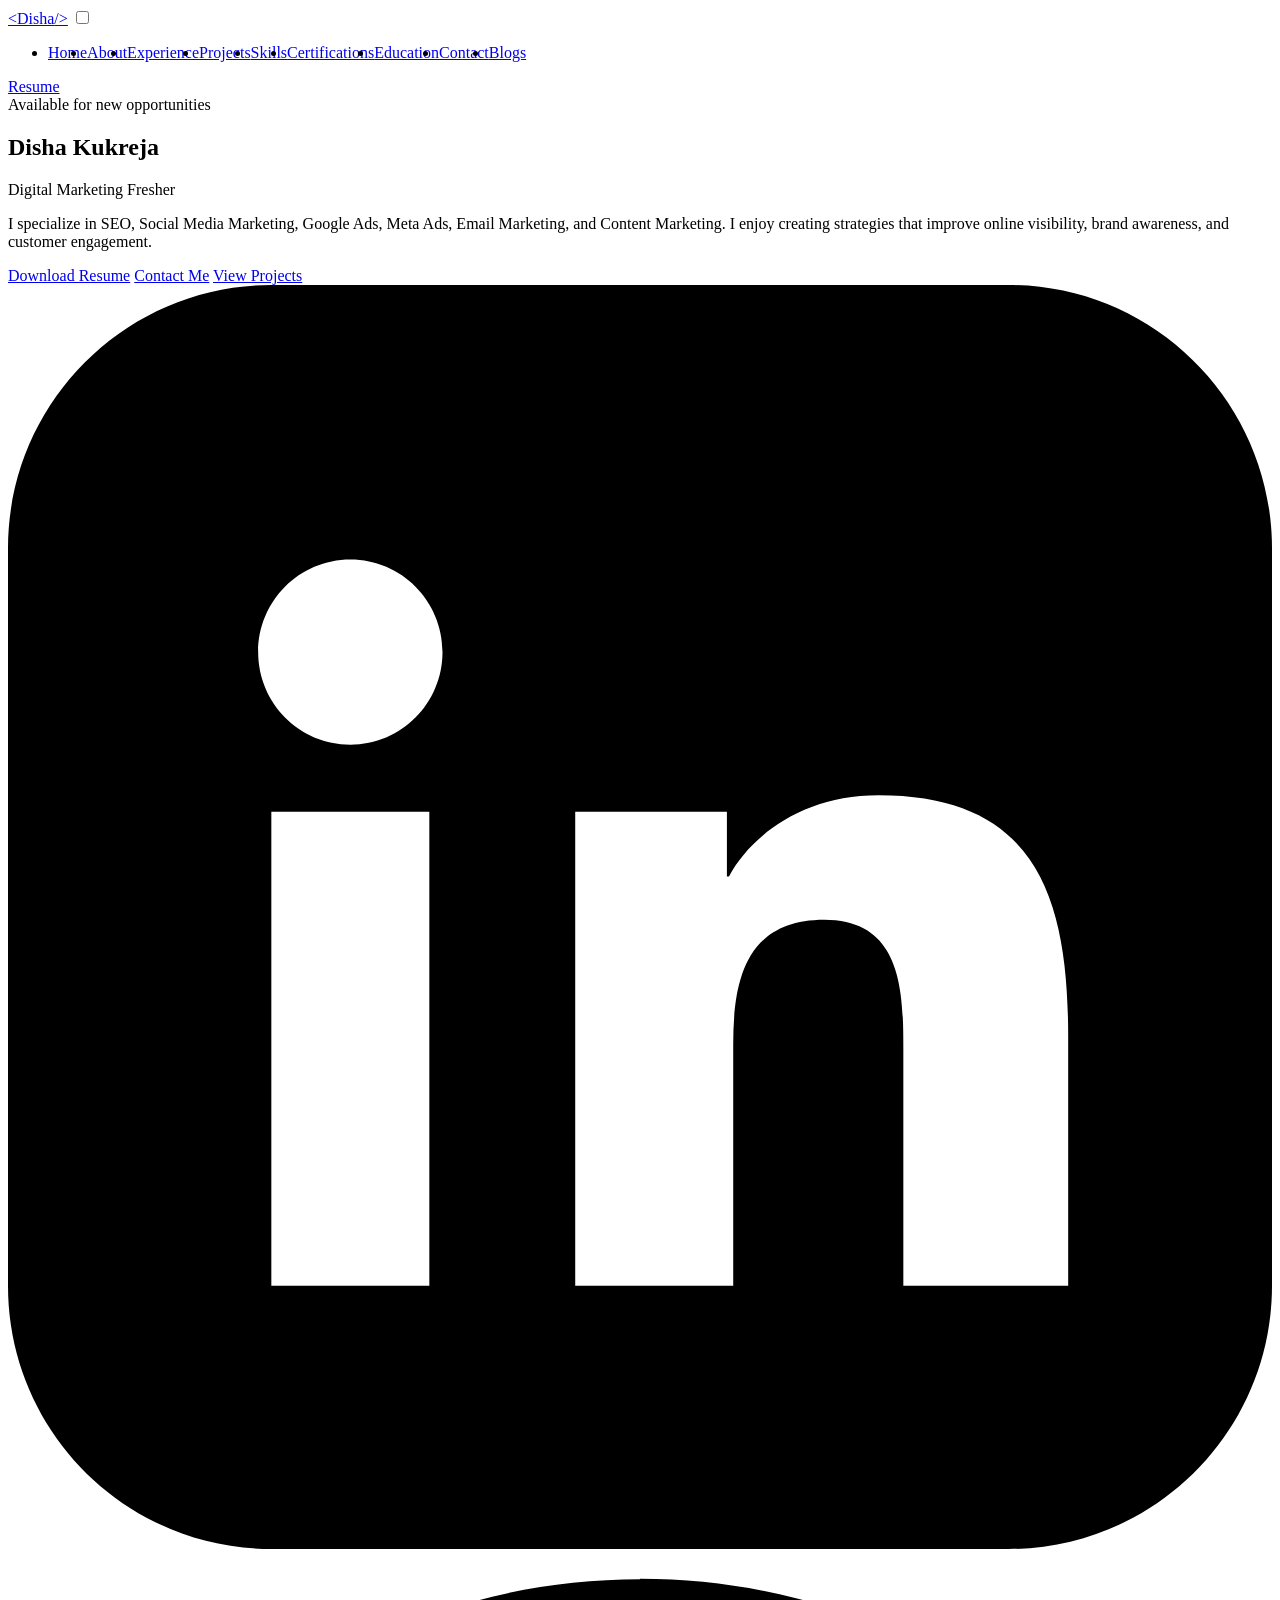
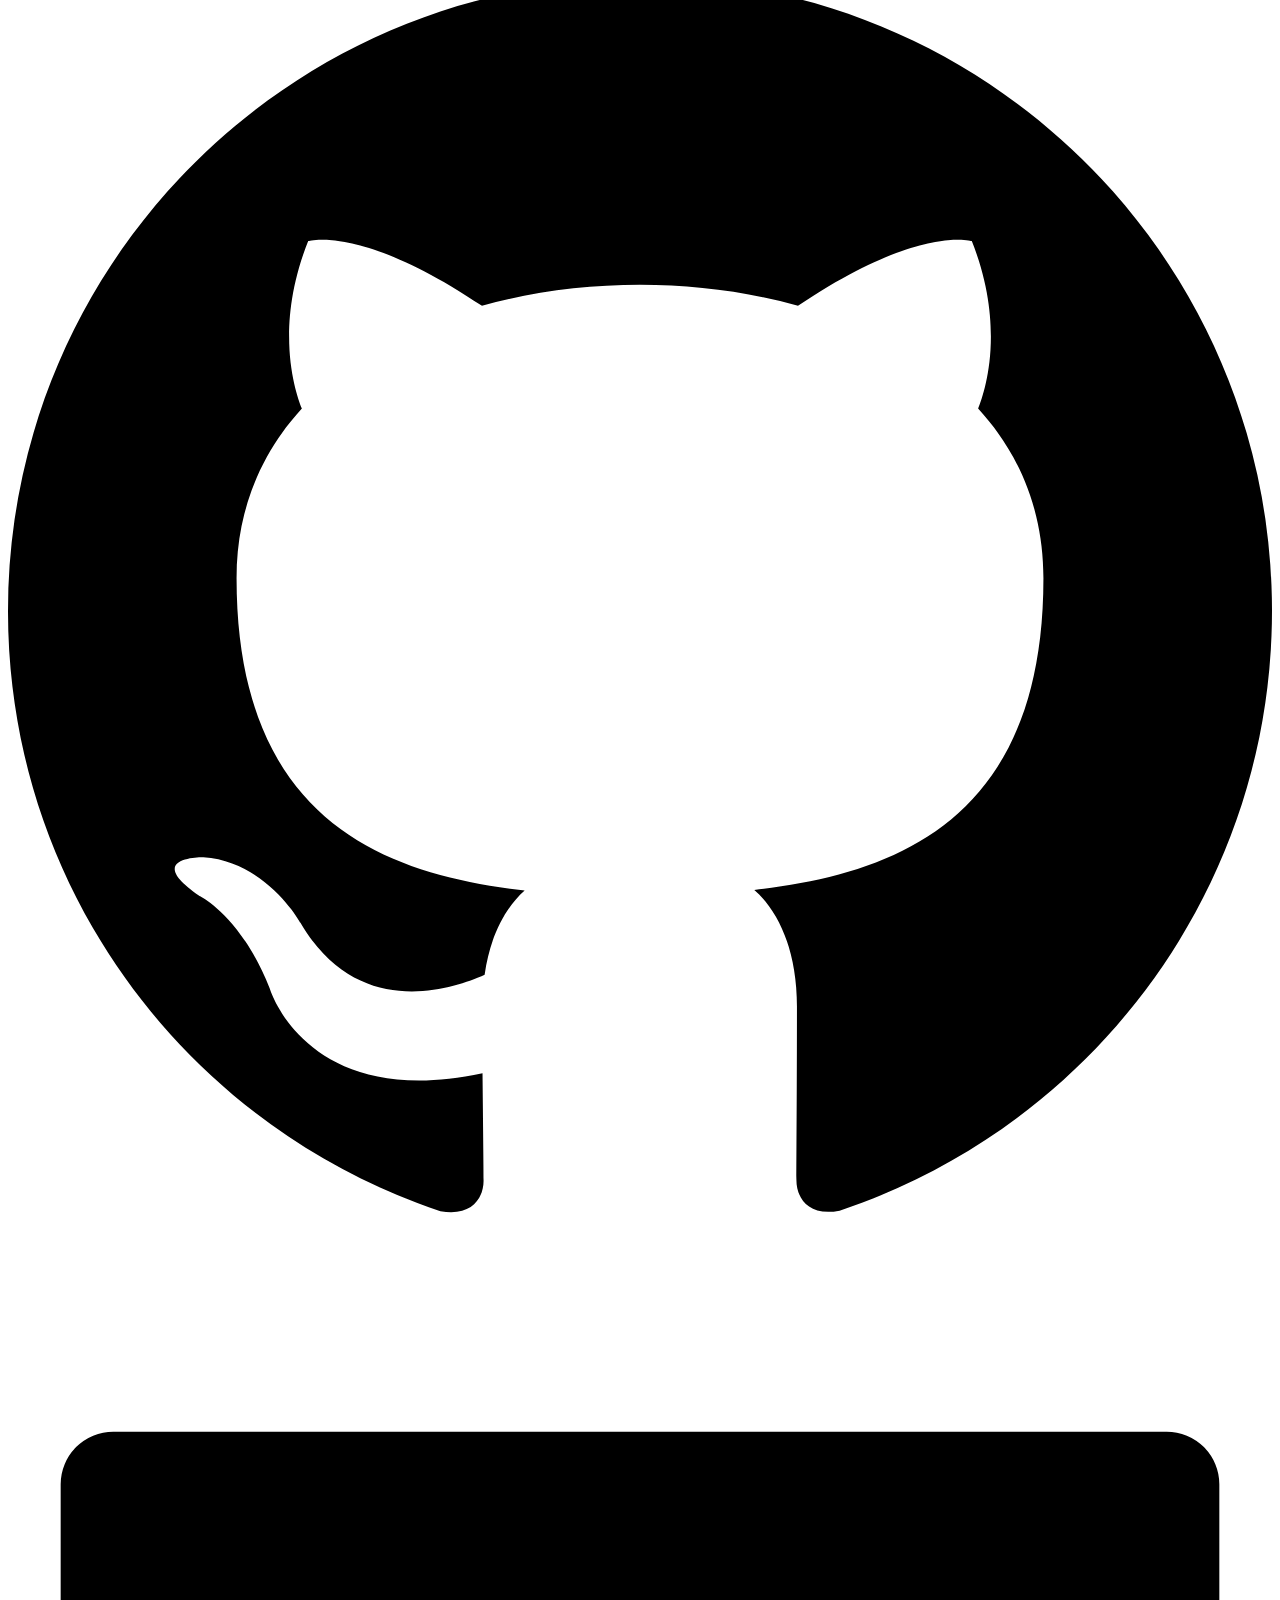
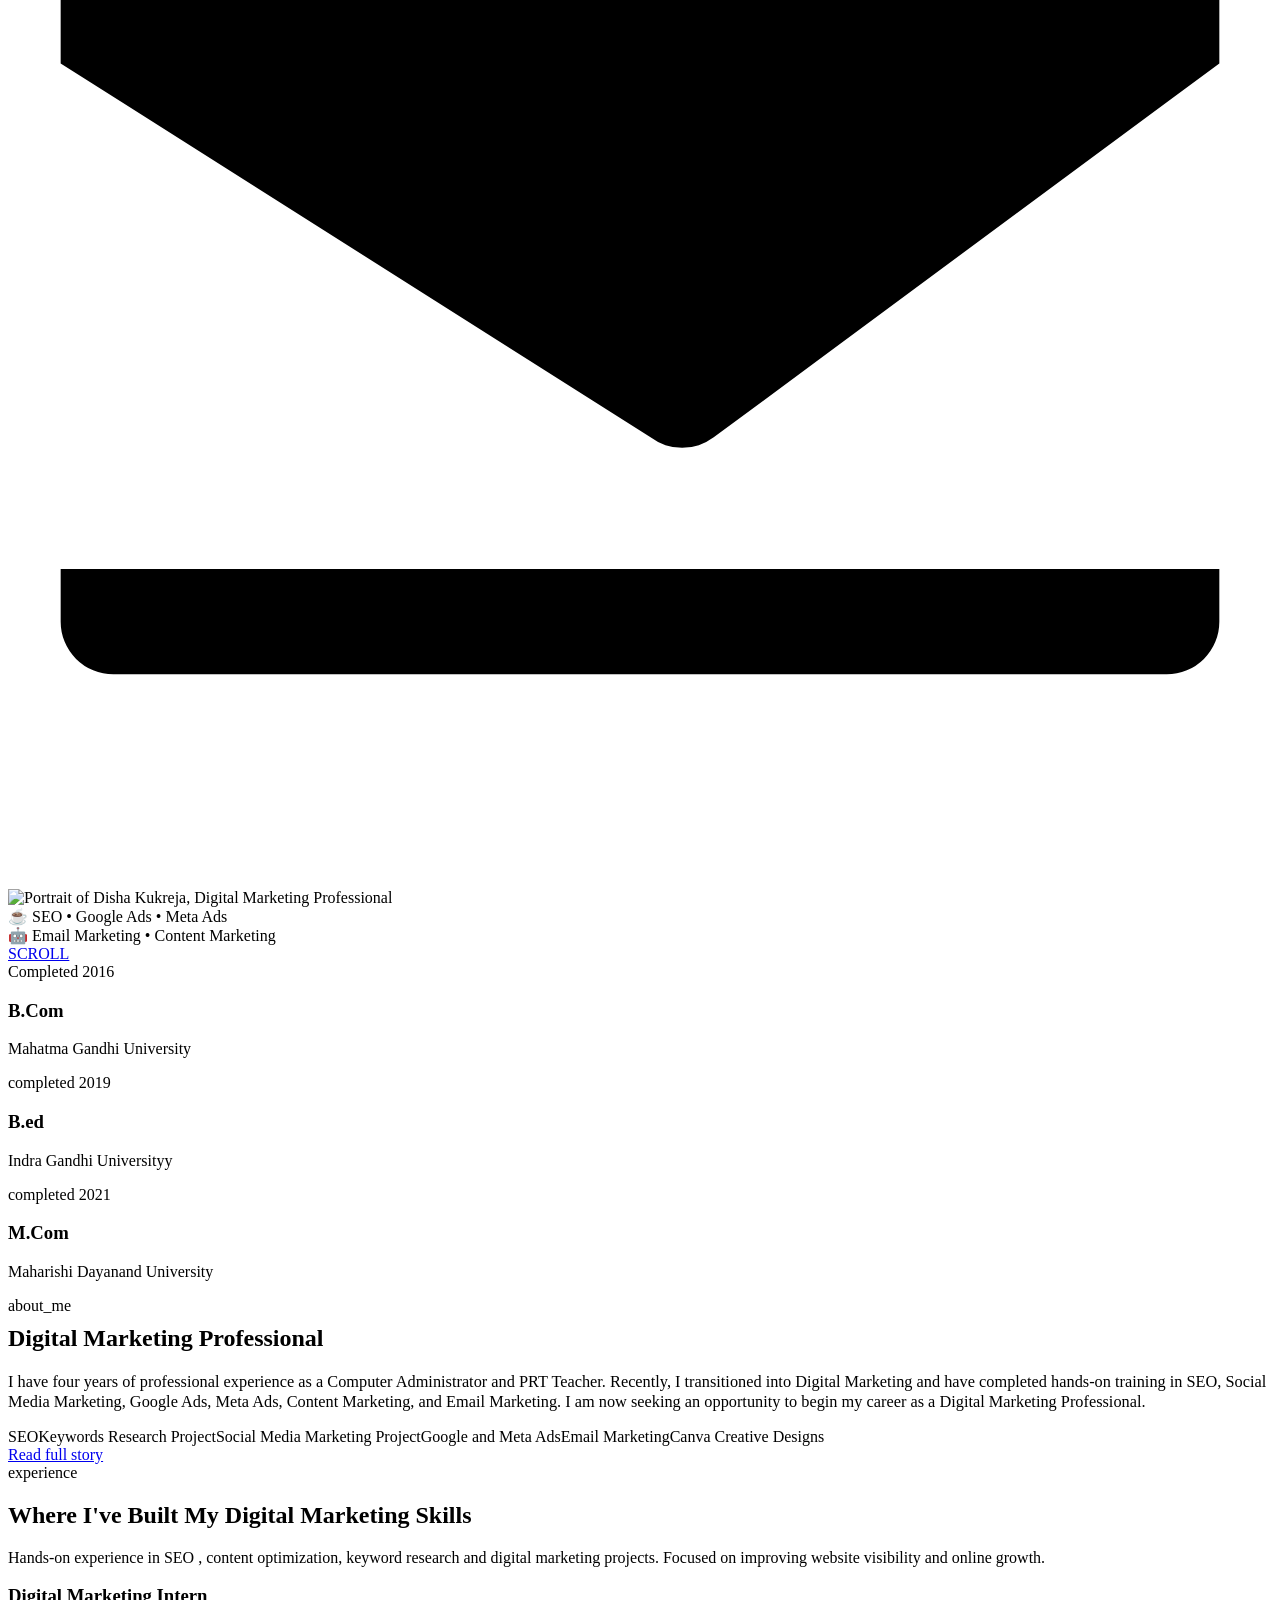
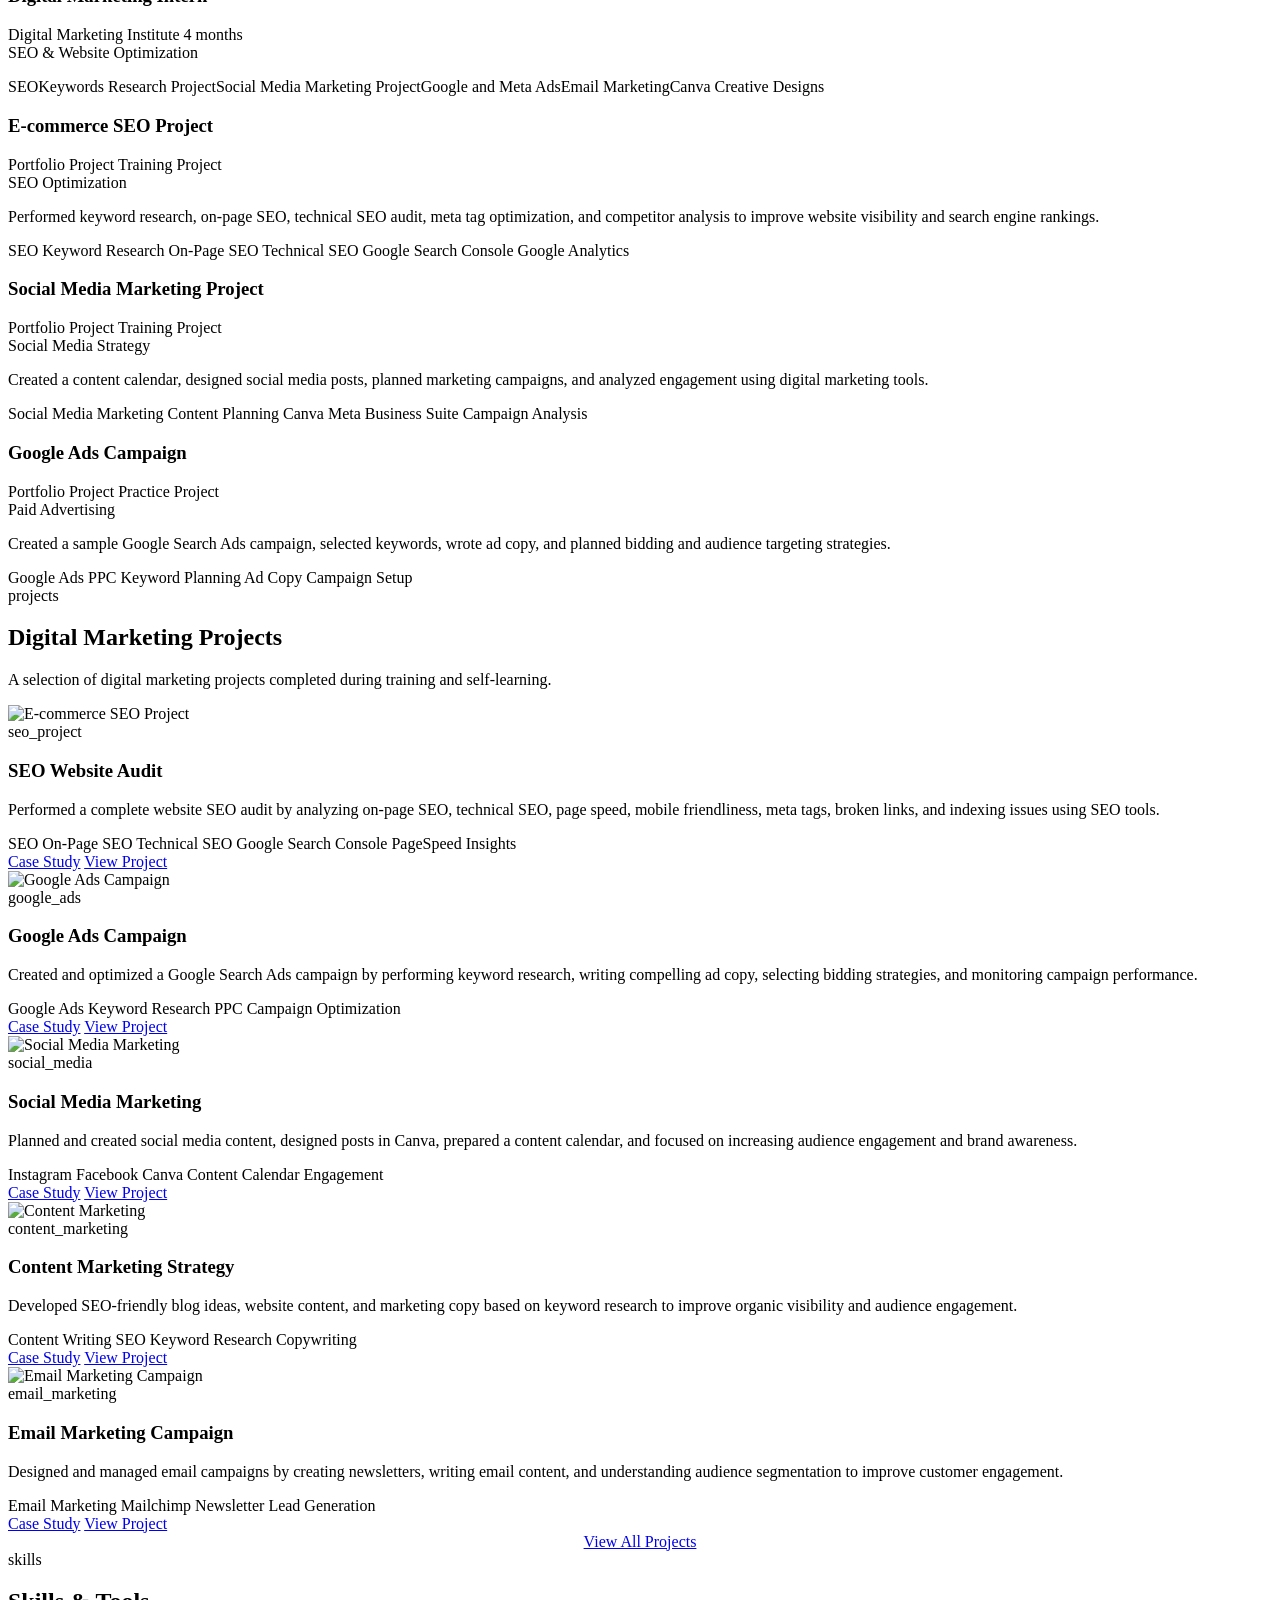
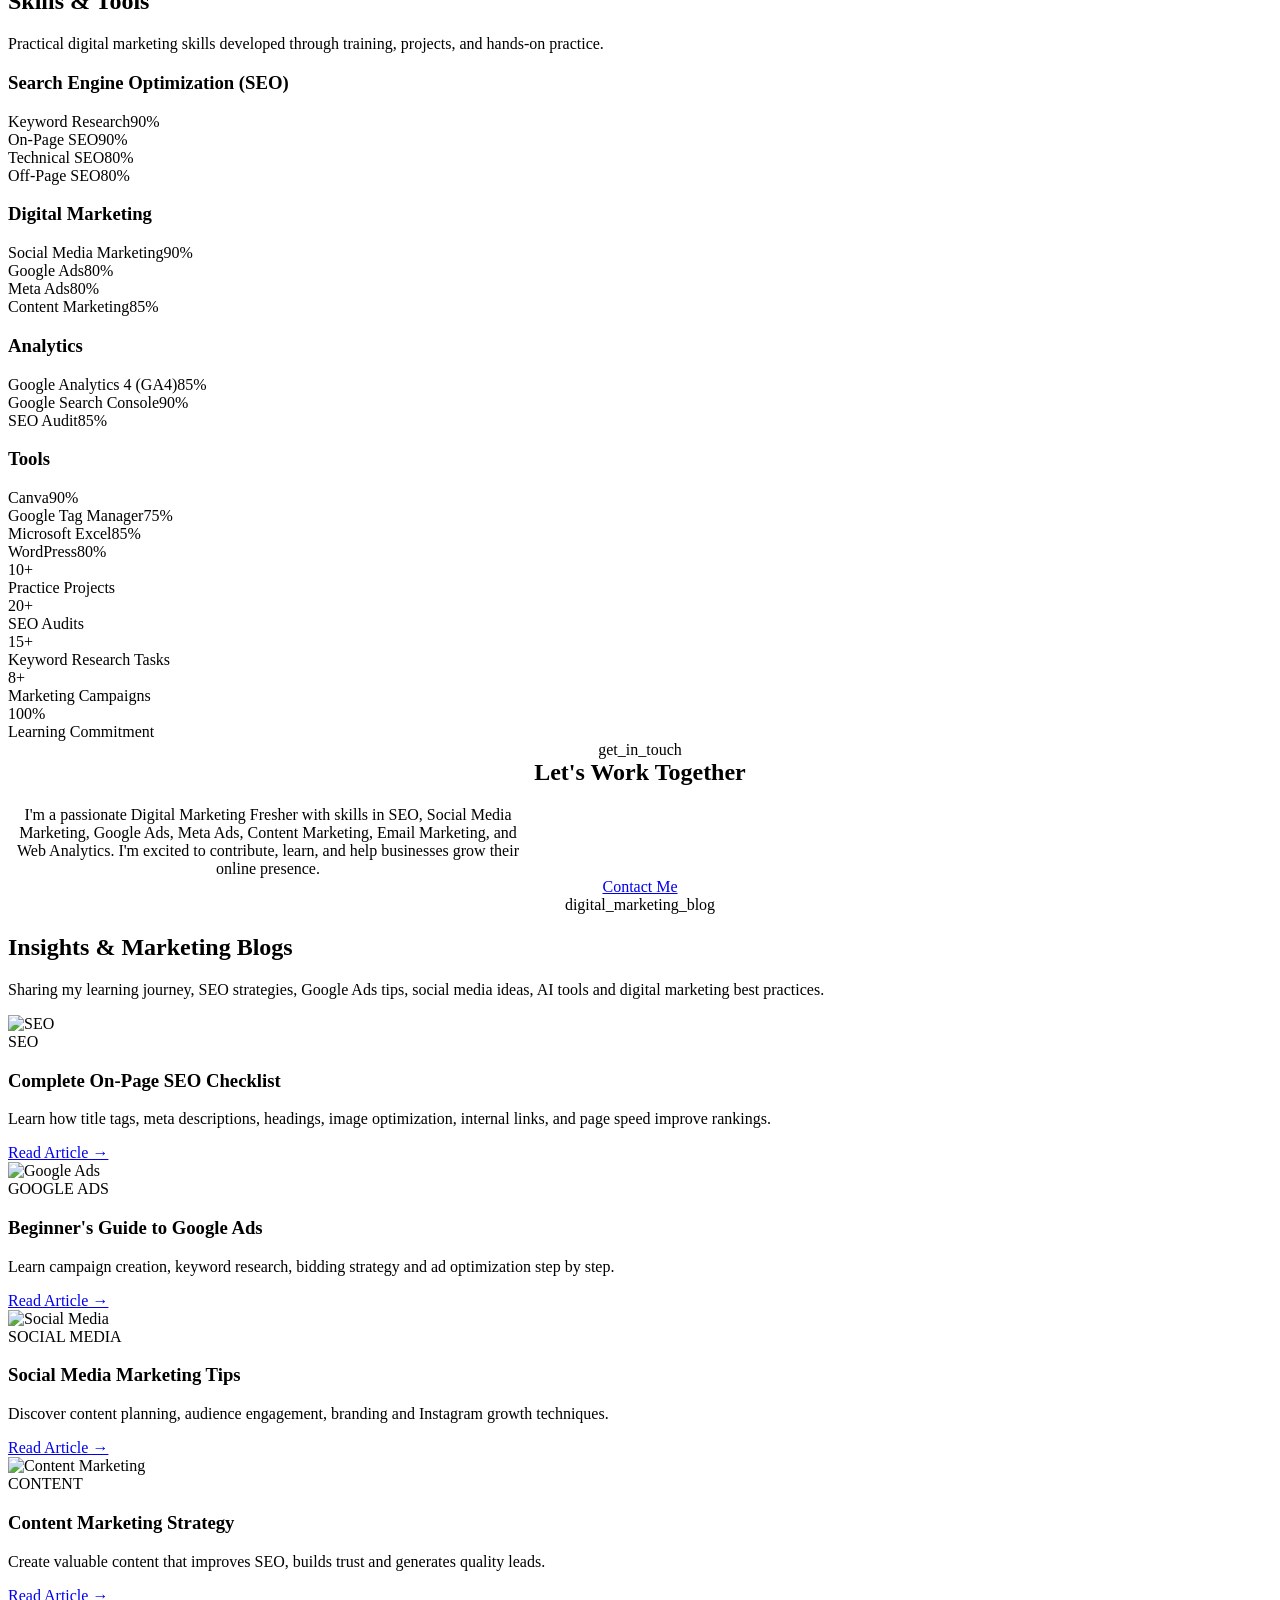
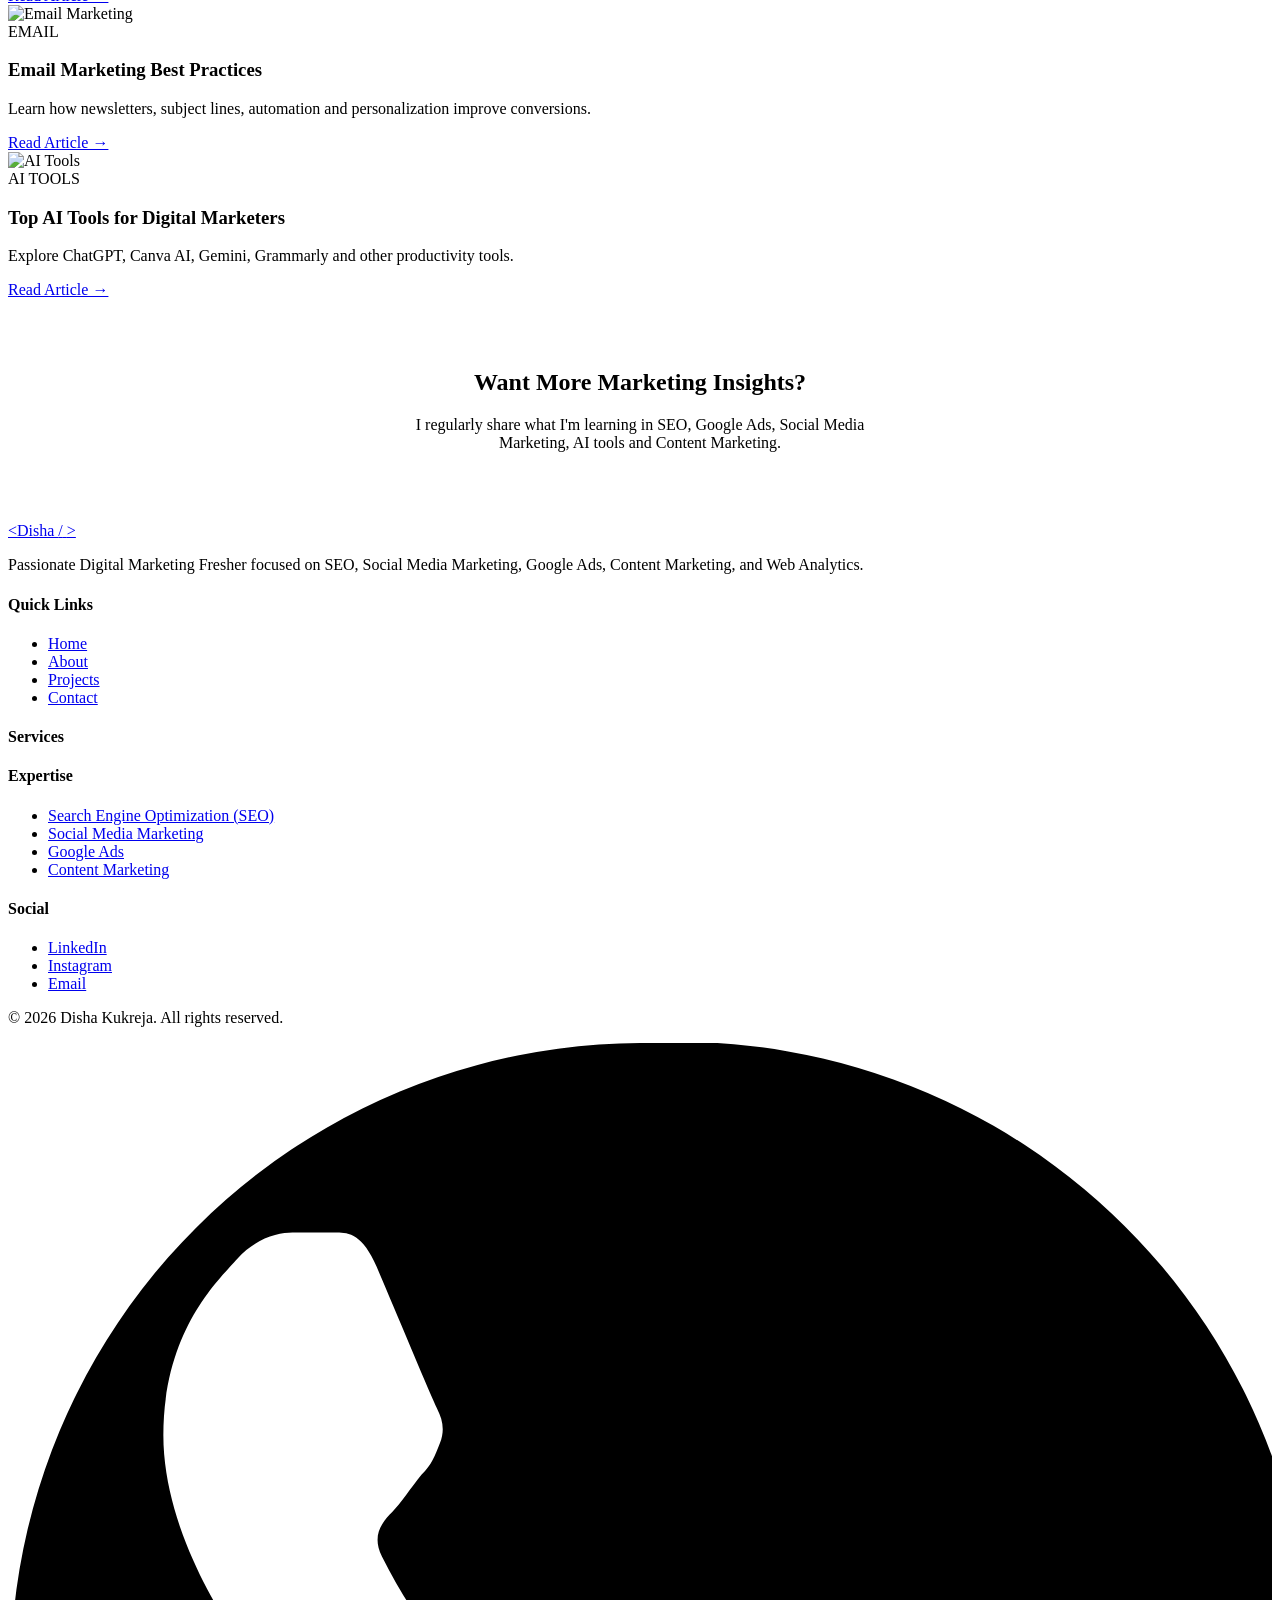
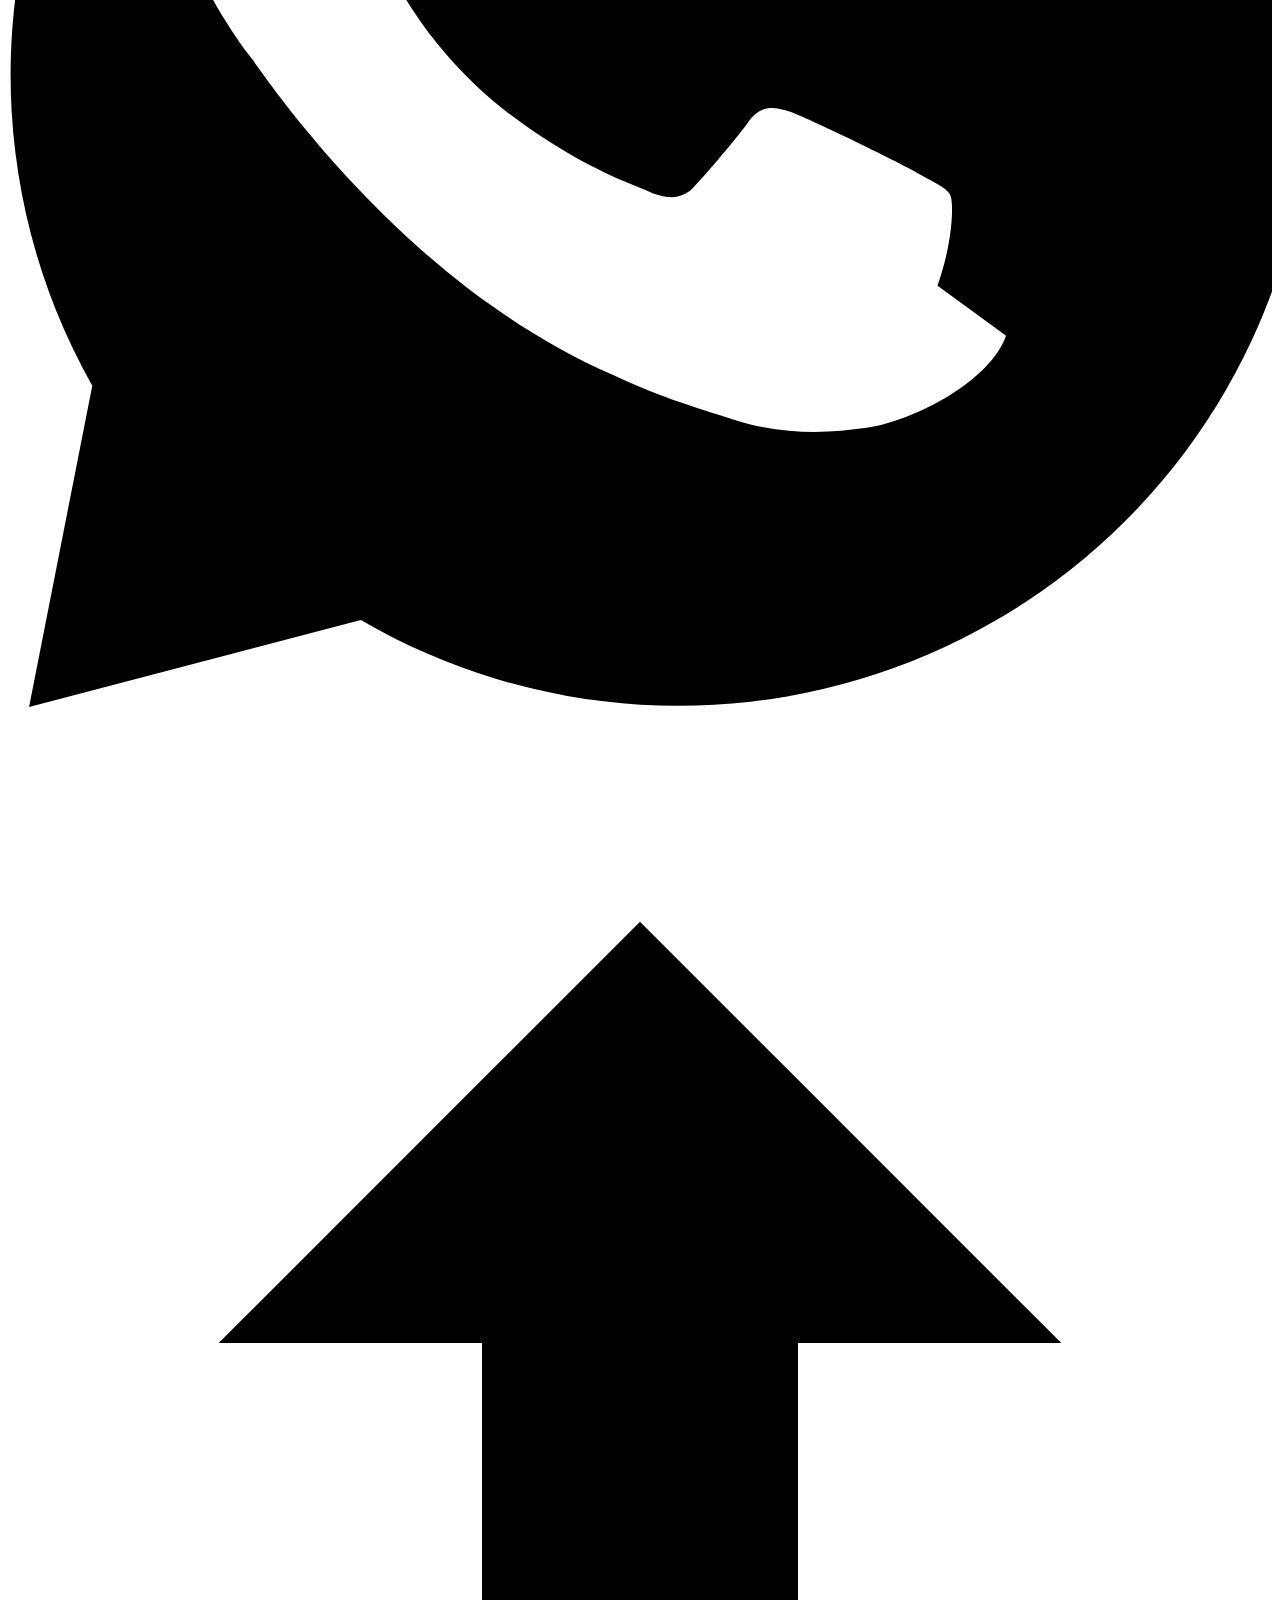
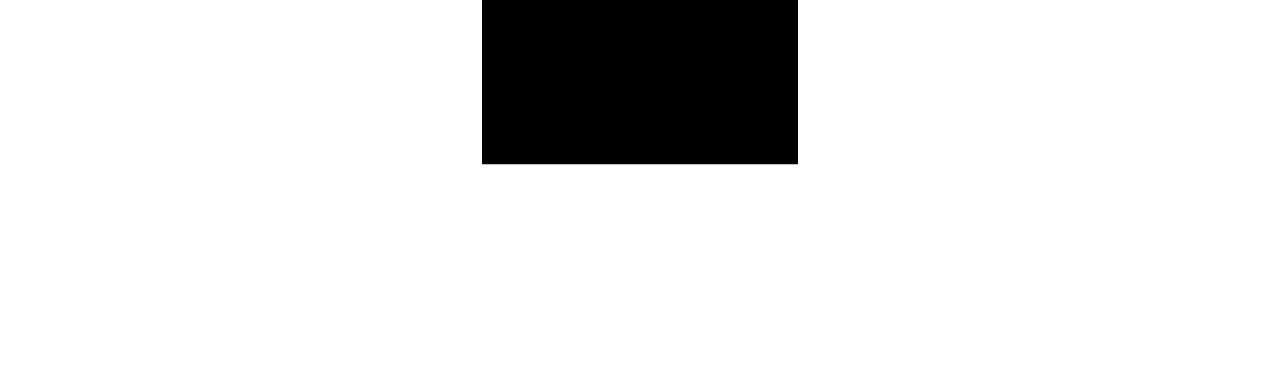
==== index.html @ b8a2fbed "Add files via upload" ====
<!DOCTYPE html>
<html lang="en">

<head>
  <!-- ============ META / SEO ============ -->
  <meta charset="UTF-8">
  <meta name="viewport" content="width=device-width, initial-scale=1.0">
  <title> Disha | Digital Marketing Fresher &amp; Social Media Marketing </title>
  <meta name="description"
    content="Disha Kukreja— SEO, Social Media Marketing, Google and Meta Ads, Email marketing, Content Marketing , AI Tools">
  <meta name="keywords"
    content="Disha Kukreja, SEO, Social Media Marketing, Google and Meta Ads, Email marketing, Content Marketing , AI Tools">
  <meta name="author" content="Disha Kukreja">
  <meta name="google-site-verification" content="4IBK3HDi5_YxdnVA-ZzC8SNw-25kPVwUrpj1m1ZrVto" />
  <link rel="canonical" href="https://dishakukreja41-ops/portfolio/contact.html">


  <!-- Open Graph -->
  <meta property="og:title" content="Disha kukreja | Digital Marketing & Social Media Marketing">
  <meta property="og:description"
    content="SEO, Social Media Marketing, Gooogle and Meta Ads, Email marketing, Content Marketing , AI Tools">
  <meta property="og:type" content="website">
  <meta property="og:url" content="https://dishakukreja41/">
  <meta property="og:image" content="assets/images/profile.png">

  <!-- Twitter Card -->
  <meta name="twitter:card" content="summary_large_image">
  <meta name="twitter:title" content="Disha Kukreja | Digital Marketing & Social Media Marketing">
  <meta name="twitter:description"
    content="Background, education timeline and the passions driving my work in SEO, AI and Google and Meta Ads.">
  <meta name="twitter:image" content="assets/images/profile.png">

  <!-- Favicon -->
  <link rel="icon" type="image/png" href="assets/icons/favicon.png">

  <!-- ============ STYLESHEETS ============ -->
  <link rel="stylesheet" href="style.css">
  <link rel="stylesheet" href="responsive.css">
  <link rel="stylesheet" href="animations.css">
</head>

<body>

  <!-- ============================================================
       PAGE LOAD ANIMATION (CSS-only, fades out automatically)
       ============================================================ -->
  <div class="page-loader" aria-hidden="true">
    <div class="loader-mark"><span>&lt;</span><span>/</span><span>&gt;</span></div>
  </div>

  <!-- ============================================================
       CSS-ONLY ANIMATED PARTICLE BACKGROUND
       ============================================================ -->
  <div class="bg-fx" aria-hidden="true">
    <span></span><span></span><span></span><span></span><span></span>
    <span></span><span></span><span></span><span></span><span></span>
    <span></span><span></span><span></span><span></span><span></span>
    <span></span><span></span><span></span><span></span><span></span>
  </div>

  <!-- ============================================================
       NAVIGATION BAR
       ============================================================ -->
  <header>
    <nav class="navbar" aria-label="Primary navigation">
      <div class="container nav-inner">
        <a href="index.html" class="logo"><span class="bracket">&lt;</span>Disha<span class="dot">/</span><span
            class="bracket">&gt;</span></a>

        <input type="checkbox" id="nav-toggle" class="nav-toggle-checkbox">

        <ul class="nav-links">
          <li><a href="index.html#home" class="active">Home</a></li>
          <li><a href="about.html">About</a></li>
          <li><a href="index.html#experience">Experience</a></li>
          <li><a href="projects.html">Projects</a></li>
          <li><a href="index.html#skills">Skills</a></li>
          <li><a href="certifications.html">Certifications</a></li>
          <li><a href="about.html#education">Education</a></li>
          <li><a href="contact.html">Contact</a></li>
          <li><a href="blog.html">Blogs</a></li>
        </ul>

        <div class="nav-cta">
          <a href="Disha_Kukreja_Resume.pdf" class="btn-resume-nav" download>Resume</a>
          <label for="nav-toggle" class="nav-toggle-label" aria-label="Toggle menu">
            <span></span><span></span><span></span>
          </label>
        </div>
      </div>
    </nav>
  </header>

  <main>
    <!-- ============================================================
         HERO SECTION
         ============================================================ -->
    <section class="hero" id="home">
      <div class="container hero-inner">

        <div class="hero-content reveal">
          <div class="hero-eyebrow"><span class="status-dot" aria-hidden="true"></span> Available for new opportunities
          </div>

          <h1 class="hero-name">Disha <span class="gradient-text">Kukreja</span></h1>

          <div class="typing-roles" aria-label="Software Engineer, AI Engineer, Java Backend Developer, Trainer">
            <span class="role-text"> Digital Marketing Fresher </span><span class="cursor" aria-hidden="true"></span>
          </div>

          <p class="hero-intro">
            I specialize in SEO, Social Media Marketing, Google Ads, Meta Ads, Email Marketing, and Content Marketing. I
            enjoy creating strategies that improve online visibility, brand awareness, and customer engagement.</p>

          <div class="hero-ctas">
            <a href="assets/resume/Disha_Kukreja_Resume.pdf" class="btn btn-primary" download>Download Resume</a>
            <a href="contact.html" class="btn btn-outline">Contact Me</a>
            <a href="projects.html" class="btn btn-outline">View Projects</a>
          </div>

          <div class="hero-socials" aria-label="Social media links">
            <a href="https://linkedin.com/in/Disha" class="social-icon" target="_blank" rel="noopener"
              aria-label="LinkedIn">
              <svg viewBox="0 0 24 24">
                <path
                  d="M19 0h-14c-2.76 0-5 2.24-5 5v14c0 2.76 2.24 5 5 5h14c2.76 0 5-2.24 5-5v-14c0-2.76-2.24-5-5-5zm-11 19h-3v-9h3v9zm-1.5-10.27c-.97 0-1.75-.79-1.75-1.76s.78-1.76 1.75-1.76 1.75.79 1.75 1.76-.78 1.76-1.75 1.76zm13.5 10.27h-3v-4.5c0-1.07-.02-2.45-1.5-2.45-1.5 0-1.73 1.17-1.73 2.37v4.58h-3v-9h2.88v1.23h.04c.4-.75 1.38-1.54 2.84-1.54 3.04 0 3.6 2 3.6 4.59v4.72z" />
              </svg>
            </a>
            <a href="https://github.com/dishakukreja41-ops" class="social-icon" target="_blank" rel="noopener"
              aria-label="GitHub">
              <svg viewBox="0 0 24 24">
                <path
                  d="M12 .5c-6.63 0-12 5.37-12 12 0 5.3 3.44 9.8 8.21 11.39.6.11.82-.26.82-.58 0-.29-.01-1.04-.02-2.04-3.34.72-4.04-1.61-4.04-1.61-.55-1.39-1.34-1.76-1.34-1.76-1.09-.75.08-.73.08-.73 1.2.08 1.84 1.24 1.84 1.24 1.07 1.83 2.81 1.3 3.5.99.11-.78.42-1.3.76-1.6-2.67-.3-5.47-1.34-5.47-5.93 0-1.31.47-2.38 1.24-3.22-.12-.3-.54-1.52.12-3.18 0 0 1.01-.32 3.3 1.23.96-.27 1.98-.4 3-.4s2.04.13 3 .4c2.29-1.55 3.3-1.23 3.3-1.23.66 1.66.24 2.88.12 3.18.77.84 1.24 1.91 1.24 3.22 0 4.6-2.81 5.62-5.49 5.92.43.37.81 1.1.81 2.22 0 1.6-.01 2.89-.01 3.29 0 .32.21.7.82.58 4.77-1.59 8.21-6.09 8.21-11.39 0-6.63-5.37-12-12-12z" />
              </svg>
            </a>
            <a href="mailto:dishakukreja41@gmail.com" class="social-icon" aria-label="Email">
              <svg viewBox="0 0 24 24">
                <path
                  d="M2 4h20a1 1 0 0 1 1 1v14a1 1 0 0 1-1 1H2a1 1 0 0 1-1-1V5a1 1 0 0 1 1-1zm19.4 2.1l-9.4 7-9.4-7H21.4zM1 8.4V18h22V8.4l-9.6 7.1a1 1 0 0 1-1.2 0L1 8.4z" />
              </svg>
            </a>
          </div>
        </div>

        <div class="hero-visual reveal-scale delay-2">
          <div class="portrait-frame">
            <div class="portrait-ring" aria-hidden="true"></div>
            <div class="portrait-photo">
              <img src="assets\images\profile.png" alt="Portrait of Disha Kukreja, Digital Marketing Professional"
                width="360" height="360">
            </div>
            <div class="float-chip glass-panel chip-1"><span aria-hidden="true">☕</span> SEO • Google Ads • Meta Ads
            </div>
            <div class="float-chip glass-panel chip-2"><span aria-hidden="true">🤖</span> Email Marketing • Content
              Marketing </div>
          </div>
        </div>

      </div>

      <a href="#about-preview" class="scroll-hint" aria-label="Scroll down">
        SCROLL
        <span class="scroll-line" aria-hidden="true"></span>
      </a>
    </section>

    <!-- ============================================================
         ABOUT PREVIEW SECTION
         ============================================================ -->
    <section class="section" id="about-preview">
      <div class="container">
        <div class="about-grid">

          <div class="glass-panel about-card reveal-left">
            <span class="edu-tag done">Completed 2016</span>
            <h3>B.Com </h3>
            <p class="org" style="margin-top:0.3rem;">Mahatma Gandhi University</p>

            <div class="edu-current">
              <span class="edu-tag">completed 2019</span>
              <h3>B.ed</h3>
              <p class="org" style="margin-top:0.3rem;">Indra Gandhi Universityy</p>

              <div class="edu-current">
                <span class="edu-tag">completed 2021</span>
                <h3>M.Com</h3>
                <p class="org" style="margin-top:0.3rem;">Maharishi Dayanand University</p>
              </div>
            </div>
          </div>

          <div class="reveal-right delay-1">
            <span class="mono-label">about_me</span>
            <h2 style="margin-top:0.6rem;"> Digital Marketing Professional <span class="gradient-text"></span></h2>
            <p style="margin-top:var(--space-sm); font-size:1.02rem;">
              I have four years of professional experience as a Computer Administrator and PRT Teacher. Recently, I
              transitioned into Digital Marketing and have completed hands-on training in SEO,
              Social Media Marketing, Google Ads, Meta Ads, Content Marketing, and Email Marketing. I am now seeking an
              opportunity to begin my career as a Digital Marketing Professional.
            </p>
            <div class="passion-tags">
              <span>SEO</span><span>Keywords Research Project</span><span>Social Media Marketing
                Project</span><span>Google and Meta Ads</span><span>Email Marketing</span><span>Canva Creative
                Designs</span>
            </div>
          </div>
          <a href="about.html" class="btn btn-ghost" style="margin-top:var(--space-md);">Read full story</a>
        </div>

      </div>
      </div>
    </section>

    <!-- ============================================================
         EXPERIENCE SECTION
         ============================================================ -->
    <section class="section section-alt" id="experience">
      <div class="container">
        <div class="section-head reveal">
          <span class="mono-label">experience</span>
          <h2>Where I've Built My Digital Marketing Skills</h2>
          <p>Hands-on experience in SEO , content optimization, keyword research and digital marketing projects. Focused
            on improving website visibility and online growth.</p>
        </div>

        <div class="experience-list">

          <article class="exp-card glass-panel lift-card reveal-left">
            <div class="exp-meta">
              <h3>Digital Marketing Intern</h3>
              <span class="org" style="color:var(--text-secondary);">Digital Marketing Institute</span>
              <span class="exp-duration"> 4 months</span>
            </div>
            <div class="exp-body">
              <span class="exp-role">SEO & Website Optimization</span>
              <p></p>
              <div class="exp-tags">
                <span>SEO</span><span>Keywords Research Project</span><span>Social Media Marketing
                  Project</span><span>Google and Meta Ads</span><span>Email Marketing</span><span>Canva Creative
                  Designs</span>
              </div>
            </div>
          </article>

          <article class="exp-card glass-panel lift-card reveal-left delay-1">
            <div class="exp-meta">
              <h3>E-commerce SEO Project</h3>
              <span class="org" style="color:var(--text-secondary);">Portfolio Project</span>
              <span class="exp-duration">Training Project</span>
            </div>
            <div class="exp-body">
              <span class="exp-role">SEO Optimization</span>
              <p>Performed keyword research, on-page SEO, technical SEO audit, meta tag optimization, and competitor
                analysis to improve website visibility and search engine rankings.</p>
              <div class="exp-tags">
                <span>SEO</span>
                <span>Keyword Research</span>
                <span>On-Page SEO</span>
                <span>Technical SEO</span>
                <span>Google Search Console</span>
                <span>Google Analytics</span>
              </div>
            </div>
          </article>

          <article class="exp-card glass-panel lift-card reveal-left delay-2">
            <div class="exp-meta">
              <h3>Social Media Marketing Project</h3>
              <span class="org" style="color:var(--text-secondary);">Portfolio Project</span>
              <span class="exp-duration">Training Project</span>
            </div>
            <div class="exp-body">
              <span class="exp-role">Social Media Strategy</span>
              <p>Created a content calendar, designed social media posts, planned marketing campaigns, and analyzed
                engagement using digital marketing tools.</p>
              <div class="exp-tags">
                <span>Social Media Marketing</span>
                <span>Content Planning</span>
                <span>Canva</span>
                <span>Meta Business Suite</span>
                <span>Campaign Analysis</span>
              </div>
            </div>
          </article>

          <article class="exp-card glass-panel lift-card reveal-left delay-3">
            <div class="exp-meta">
              <h3>Google Ads Campaign</h3>
              <span class="org" style="color:var(--text-secondary);">Portfolio Project</span>
              <span class="exp-duration">Practice Project</span>
            </div>
            <div class="exp-body">
              <span class="exp-role">Paid Advertising</span>
              <p>Created a sample Google Search Ads campaign, selected keywords, wrote ad copy, and planned bidding and
                audience targeting strategies.</p>
              <div class="exp-tags">
                <span>Google Ads</span>
                <span>PPC</span>
                <span>Keyword Planning</span>
                <span>Ad Copy</span>
                <span>Campaign Setup</span>
              </div>
            </div>
          </article>
        </div>
      </div>
    </section>

    <!-- ============================================================
         PROJECTS PREVIEW SECTION
         ============================================================ -->
    <section class="section" id="projects-preview">
      <div class="container">
        <div class="section-head reveal">
          <span class="mono-label">projects</span>
          <h2>Digital Marketing Projects</h2>
          <p>A selection of digital marketing projects completed during training and self-learning.</p>
        </div>

        <div class="projects-grid">

          <!-- Project 1 -->
          <article class="project-card glass-panel reveal-scale">
            <div class="project-thumb">
              <img src="assets/images/SEO website Audit.jpeg" alt="E-commerce SEO Project" loading="lazy">
            </div>
            <div class="project-body">
              <span class="mono-label">seo_project</span>
              <h3>SEO Website Audit</h3>
              <p>Performed a complete website SEO audit by analyzing on-page SEO, technical SEO, page speed, mobile
                friendliness, meta tags, broken links, and indexing issues using SEO tools.</p>
              <div class="project-tags">
                <span>SEO</span>
                <span>On-Page SEO</span>
                <span>Technical SEO</span>
                <span>Google Search Console</span>
                <span>PageSpeed Insights</span>
              </div>
              <div class="project-links">
                <a href="#">Case Study</a>
                <a href="#">View Project</a>
              </div>
            </div>
          </article>

          <!-- Project 2 -->
          <article class="project-card glass-panel reveal-scale delay-1">
            <div class="project-thumb">
              <img src="assets/images/Google Ads Campaign.jpeg" alt="Google Ads Campaign" loading="lazy">
            </div>
            <div class="project-body">
              <span class="mono-label">google_ads</span>
              <h3>Google Ads Campaign</h3>
              <p>Created and optimized a Google Search Ads campaign by performing keyword research, writing compelling
                ad copy, selecting bidding strategies, and monitoring campaign performance.</p>
              <div class="project-tags">
                <span>Google Ads</span>
                <span>Keyword Research</span>
                <span>PPC</span>
                <span>Campaign Optimization</span>
              </div>
              <div class="project-links">
                <a href="#">Case Study</a>
                <a href="#">View Project</a>
              </div>
            </div>
          </article>

          <!-- Project 3 -->
          <article class="project-card glass-panel reveal-scale delay-2">
            <div class="project-thumb">
              <img src="assets/images/Social Media Marketing.jpeg" alt="Social Media Marketing" loading="lazy">
            </div>
            <div class="project-body">
              <span class="mono-label">social_media</span>
              <h3>Social Media Marketing</h3>
              <p>Planned and created social media content, designed posts in Canva, prepared a content calendar, and
                focused on increasing audience engagement and brand awareness.</p>

              <div class="project-tags">
                <span>Instagram</span>
                <span>Facebook</span>
                <span>Canva</span>
                <span>Content Calendar</span>
                <span>Engagement</span>
              </div>
              <div class="project-links">
                <a href="#">Case Study</a>
                <a href="#">View Project</a>
              </div>
            </div>
          </article>

          <!-- Project 4 -->
          <article class="project-card glass-panel reveal-scale delay-3">
            <div class="project-thumb">
              <img src="assets/images/Content Marketing.jpeg" alt="Content Marketing" loading="lazy">
            </div>
            <div class="project-body">
              <span class="mono-label">content_marketing</span>
              <h3>Content Marketing Strategy</h3>

              <p>Developed SEO-friendly blog ideas, website content, and marketing copy based on keyword research to
                improve organic visibility and audience engagement.</p>

              <div class="project-tags">
                <span>Content Writing</span>
                <span>SEO</span>
                <span>Keyword Research</span>
                <span>Copywriting</span>
              </div>
              <div class="project-links">
                <a href="#">Case Study</a>
                <a href="#">View Project</a>
              </div>
            </div>
          </article>

          <!-- Project 5 -->
          <article class="project-card glass-panel reveal-scale delay-3">
            <div class="project-thumb">
              <img src="assets/images/Email Marketing.jpeg" alt="Email Marketing Campaign" loading="lazy">
            </div>
            <div class="project-body">
              <span class="mono-label">email_marketing</span>
              <h3>Email Marketing Campaign</h3>

              <p>Designed and managed email campaigns by creating newsletters, writing email content, and understanding
                audience segmentation to improve customer engagement.</p>

              <div class="project-tags">
                <span>Email Marketing</span>
                <span>Mailchimp</span>
                <span>Newsletter</span>
                <span>Lead Generation</span>
              </div>
              <div class="project-links">
                <a href="#">Case Study</a>
                <a href="#">View Project</a>
              </div>
            </div>
          </article>

          <div style="text-align:center; margin-top:var(--space-lg);">
            <a href="projects.html" class="btn btn-outline">View All Projects</a>
          </div>
        </div>
    </section>
    <!-- ============================================================
         SKILLS SECTION
         ============================================================ -->
    <section class="section section-alt" id="skills">
      <div class="container">
        <div class="section-head reveal">
          <span class="mono-label">skills</span>
          <h2>Skills & Tools</h2>
          <p>Practical digital marketing skills developed through training, projects, and hands-on practice.</p>
        </div>

        <div class="skills-grid">

          <!-- SEO -->
          <div class="skill-group reveal-left">
            <h3>Search Engine Optimization (SEO)</h3>

            <div class="skill-bar-item">
              <div class="skill-bar-label"><span>Keyword Research</span><span>90%</span></div>
              <div class="skill-bar-track">
                <div class="skill-bar-fill" style="--fill:90%;"></div>
              </div>
            </div>

            <div class="skill-bar-item">
              <div class="skill-bar-label"><span>On-Page SEO</span><span>90%</span></div>
              <div class="skill-bar-track">
                <div class="skill-bar-fill" style="--fill:90%;"></div>
              </div>
            </div>

            <div class="skill-bar-item">
              <div class="skill-bar-label"><span>Technical SEO</span><span>80%</span></div>
              <div class="skill-bar-track">
                <div class="skill-bar-fill" style="--fill:80%;"></div>
              </div>
            </div>

            <div class="skill-bar-item">
              <div class="skill-bar-label"><span>Off-Page SEO</span><span>80%</span></div>
              <div class="skill-bar-track">
                <div class="skill-bar-fill" style="--fill:80%;"></div>
              </div>
            </div>
          </div>

          <!-- Marketing -->
          <div class="skill-group reveal-right">
            <h3>Digital Marketing</h3>

            <div class="skill-bar-item">
              <div class="skill-bar-label"><span>Social Media Marketing</span><span>90%</span></div>
              <div class="skill-bar-track">
                <div class="skill-bar-fill" style="--fill:90%;"></div>
              </div>
            </div>

            <div class="skill-bar-item">
              <div class="skill-bar-label"><span>Google Ads</span><span>80%</span></div>
              <div class="skill-bar-track">
                <div class="skill-bar-fill" style="--fill:80%;"></div>
              </div>
            </div>

            <div class="skill-bar-item">
              <div class="skill-bar-label"><span>Meta Ads</span><span>80%</span></div>
              <div class="skill-bar-track">
                <div class="skill-bar-fill" style="--fill:80%;"></div>
              </div>
            </div>

            <div class="skill-bar-item">
              <div class="skill-bar-label"><span>Content Marketing</span><span>85%</span></div>
              <div class="skill-bar-track">
                <div class="skill-bar-fill" style="--fill:85%;"></div>
              </div>
            </div>
          </div>

          <!-- Analytics -->
          <div class="skill-group reveal-left delay-1">
            <h3>Analytics</h3>

            <div class="skill-bar-item">
              <div class="skill-bar-label"><span>Google Analytics 4 (GA4)</span><span>85%</span></div>
              <div class="skill-bar-track">
                <div class="skill-bar-fill" style="--fill:85%;"></div>
              </div>
            </div>

            <div class="skill-bar-item">
              <div class="skill-bar-label"><span>Google Search Console</span><span>90%</span></div>
              <div class="skill-bar-track">
                <div class="skill-bar-fill" style="--fill:90%;"></div>
              </div>
            </div>

            <div class="skill-bar-item">
              <div class="skill-bar-label"><span>SEO Audit</span><span>85%</span></div>
              <div class="skill-bar-track">
                <div class="skill-bar-fill" style="--fill:85%;"></div>
              </div>
            </div>
          </div>

          <!-- Tools -->
          <div class="skill-group reveal-right delay-1">
            <h3>Tools</h3>

            <div class="skill-bar-item">
              <div class="skill-bar-label"><span>Canva</span><span>90%</span></div>
              <div class="skill-bar-track">
                <div class="skill-bar-fill" style="--fill:90%;"></div>
              </div>
            </div>

            <div class="skill-bar-item">
              <div class="skill-bar-label"><span>Google Tag Manager</span><span>75%</span></div>
              <div class="skill-bar-track">
                <div class="skill-bar-fill" style="--fill:75%;"></div>
              </div>
            </div>

            <div class="skill-bar-item">
              <div class="skill-bar-label"><span>Microsoft Excel</span><span>85%</span></div>
              <div class="skill-bar-track">
                <div class="skill-bar-fill" style="--fill:85%;"></div>
              </div>
            </div>

            <div class="skill-bar-item">
              <div class="skill-bar-label"><span>WordPress</span><span>80%</span></div>
              <div class="skill-bar-track">
                <div class="skill-bar-fill" style="--fill:80%;"></div>
              </div>
            </div>
          </div>

        </div>
      </div>
    </section>
    <!-- ============================================================
         ACHIEVEMENTS / STATS SECTION
         ============================================================ -->
    <section class="section" id="achievements">
      <div class="container">
        <div class="glass-panel stats-strip reveal-scale" style="padding:var(--space-lg) var(--space-md);">

          <div class="stat-item">
            <div class="stat-number gradient-text">10+</div>
            <div class="stat-label">Practice Projects</div>
          </div>

          <div class="stat-item">
            <div class="stat-number gradient-text">20+</div>
            <div class="stat-label">SEO Audits</div>
          </div>

          <div class="stat-item">
            <div class="stat-number gradient-text">15+</div>
            <div class="stat-label">Keyword Research Tasks</div>
          </div>

          <div class="stat-item">
            <div class="stat-number gradient-text">8+</div>
            <div class="stat-label">Marketing Campaigns</div>
          </div>

          <div class="stat-item">
            <div class="stat-number gradient-text">100%</div>
            <div class="stat-label">Learning Commitment</div>
          </div>

        </div>
      </div>
    </section>

    <!-- ============================================================
     CONTACT CTA SECTION
     ============================================================ -->

    <section class="section" id="contact-cta">
      <div class="container">
        <div class="glass-panel reveal-scale" style="padding:var(--space-xl) var(--space-md); text-align:center;">

          <span class="mono-label" style="display:flex; justify-content:center;">
            get_in_touch
          </span>

          <h2 style="margin-top:var(--space-sm);">
            Let's Work Together
          </h2>

          <p style="max-width:520px; margin:var(--space-sm) auto 0;">
            I'm a passionate Digital Marketing Fresher with skills in SEO, Social Media Marketing, Google Ads, Meta Ads,
            Content Marketing, Email Marketing, and Web Analytics. I'm excited to contribute, learn, and help businesses
            grow their online presence.
          </p>

          <div style="margin-top:var(--space-md);">
            <a href="contact.html" class="btn btn-primary">
              Contact Me
            </a>
          </div>

        </div>
      </div>
    </section>

    <main>

      <!-- ======================BLOG HERO======================================== -->

      <section class="page-hero reveal">
        <div class="container">
          <span class="mono-label" style="display:flex;justify-content:center;">
            digital_marketing_blog
          </span>

          <h1>Insights & <span class="gradient-text">Marketing Blogs</span></h1>

          <p>
            Sharing my learning journey, SEO strategies, Google Ads tips,
            social media ideas, AI tools and digital marketing best practices.
          </p>
        </div>
      </section>


      <!-- =====================BLOG GRID================================== -->

      <section class="section">

        <div class="container">

          <div class="blog-grid">

            <!-- BLOG 1 -->

            <article class="glass-panel blog-card reveal-scale">

              <img src="assets/images/seo.jpg" alt="SEO">

              <div class="blog-content">

                <span class="mono-label">SEO</span>

                <h3>Complete On-Page SEO Checklist</h3>

                <p>
                  Learn how title tags, meta descriptions,
                  headings, image optimization, internal links,
                  and page speed improve rankings.
                </p>

               <a href="blog.html" class="blog-btn">Read Article →</a>

              </div>

            </article>

            <!-- BLOG 2 -->

            <article class="glass-panel blog-card reveal-scale delay-1">

              <img src="assets/images/google ads.jpg" alt="Google Ads">

              <div class="blog-content">

                <span class="mono-label">GOOGLE ADS</span>

                <h3>Beginner's Guide to Google Ads</h3>

                <p>
                  Learn campaign creation, keyword research,
                  bidding strategy and ad optimization step by step.
                </p>

                <a href="blog.html" class="blog-btn">Read Article →</a>

              </div>

            </article>

            <!-- BLOG 3 -->

            <article class="glass-panel blog-card reveal-scale delay-2">

              <img src="assets/images/social media.jpg"  alt="Social Media">

              <div class="blog-content">

                <span class="mono-label">SOCIAL MEDIA</span>

                <h3>Social Media Marketing Tips</h3>

                <p>
                  Discover content planning, audience engagement,
                  branding and Instagram growth techniques.
                </p>

                <a href="blog.html" class="blog-btn">Read Article →</a>

              </div>

            </article>

            <!-- BLOG 4 -->

            <article class="glass-panel blog-card reveal-scale delay-3">

              <img src="assets/images/content marketing.jpg" alt="Content Marketing">

              <div class="blog-content">

                <span class="mono-label">CONTENT</span>

                <h3>Content Marketing Strategy</h3>

                <p>
                  Create valuable content that improves SEO,
                  builds trust and generates quality leads.
                </p>

                <a href="blog.html" class="blog-btn">Read Article →</a>

              </div>

            </article>

            <!-- BLOG 5 -->

            <article class="glass-panel blog-card reveal-scale delay-4">

              <img src="assets/images/email marketing.jpg" alt="Email Marketing">

              <div class="blog-content">

                <span class="mono-label">EMAIL</span>

                <h3>Email Marketing Best Practices</h3>

                <p>
                  Learn how newsletters, subject lines,
                  automation and personalization improve conversions.
                </p>

                <a href="blog.html" class="blog-btn">Read Article →</a>

              </div>

            </article>

            <!-- BLOG 6 -->

            <article class="glass-panel blog-card reveal-scale delay-5">

              <img src="assets/images/AI.jpg" alt="AI Tools">

              <div class="blog-content">

                <span class="mono-label">AI TOOLS</span>

                <h3>Top AI Tools for Digital Marketers</h3>

                <p>
                  Explore ChatGPT, Canva AI, Gemini,
                  Grammarly and other productivity tools.
                </p>

                <a href="blog.html" class="blog-btn">Read Article →</a>

              </div>

            </article>

          </div>

        </div>

      </section>


      <!-- CTA -->

      <section class="section">

        <div class="container">

          <div class="glass-panel reveal-scale" style="padding:50px;text-align:center;">

            <h2>Want More Marketing Insights?</h2>

            <p style="max-width:500px;margin:20px auto;">
              I regularly share what I'm learning in SEO,
              Google Ads, Social Media Marketing,
              AI tools and Content Marketing.
            </p>

          </div>

        </div>

      </section>

    </main>

    <!-- ============================================================
       FOOTER
       ============================================================ -->
    <footer class="site-footer">
      <div class="container">
        <div class="footer-grid">

          <div class="footer-brand">
            <a href="index.html" class="logo">
              <span class="bracket">&lt;</span>Disha
              <span class="dot">/</span>
              <span class="bracket">&gt;</span>
            </a>

            <p>
              Passionate Digital Marketing Fresher focused on SEO, Social Media Marketing, Google Ads, Content
              Marketing, and Web Analytics.
            </p>
          </div>

          <div class="footer-col">
            <h4>Quick Links</h4>
            <ul>
              <li><a href="index.html">Home</a></li>
              <li><a href="about.html">About</a></li>
              <li><a href="projects.html">Projects</a></li>
              <li><a href="contact.html">Contact</a></li>
            </ul>
          </div>

          <div class="footer-col">
            <h4>Services</h4>
            <h4>Expertise</h4>

            <ul>
              <li><a href="#">Search Engine Optimization (SEO)</a></li>
              <li><a href="#">Social Media Marketing</a></li>
              <li><a href="#">Google Ads</a></li>
              <li><a href="#">Content Marketing</a></li>
            </ul>
          </div>

          <div class="footer-col">
            <h4>Social</h4>
            <ul>
              <li><a href="https://linkedin.com/in/Disha" target="_blank" rel="noopener">LinkedIn</a></li>
              <li><a href="https://Instagram.com/dikshak1294" target="_blank" rel="noopener">Instagram</a></li>
              <li><a href="https://gmail.com/dishakukreja41@gmail.com" target="_blank" rel="noopener">Email</a></li>
            </ul>
          </div>

        </div>

        <div class="footer-bottom">
          <p>&copy; 2026 Disha Kukreja. All rights reserved.</p>
        </div>
      </div>
    </footer>

    <!-- ============================================================
       FLOATING ACTION BUTTONS
       ============================================================ -->
    <a href="https://wa.me/910000000000" class="float-btn whatsapp-float" target="_blank" rel="noopener"
      aria-label="Chat on WhatsApp">
      <svg viewBox="0 0 24 24">
        <path
          d="M12 0a12 12 0 0 0-10.4 17.9L.4 24l6.3-1.65A12 12 0 1 0 12 0zm6.95 16.95c-.3.85-1.7 1.6-2.65 1.75-.7.1-1.55.15-2.5-.15-.6-.2-1.35-.4-2.3-.85-4.05-1.75-6.7-5.8-6.9-6.05-.2-.25-1.65-2.2-1.65-4.2 0-2 1.05-2.95 1.4-3.35.35-.4.8-.5 1.05-.5h.75c.25 0 .55-.05.85.65.3.7 1.05 2.5 1.15 2.7.1.2.15.4.05.65-.1.25-.15.4-.35.6-.2.25-.4.55-.55.7-.2.2-.4.45-.2.85.7 1.4 1.6 2.45 2.85 3.3 1.25.85 2 1.05 2.3 1.2.3.1.5.1.7-.05.2-.2.85-.95 1.1-1.3.25-.35.5-.3.8-.2.3.1 2.05.95 2.4 1.15.35.2.6.3.65.45.05.15.05.85-.25 1.7z" />
      </svg>
    </a>

    <a href="#home" class="float-btn back-to-top" aria-label="Back to top">
      <svg viewBox="0 0 24 24">
        <path d="M12 4l-8 8h5v8h6v-8h5z" />
      </svg>
    </a>

</body>

</html>
---- responsive.css ----
/* ============================================================
   KAUSHINDAR CHAUDHARY — PORTFOLIO
   responsive.css — Mobile-first breakpoints
   Breakpoints: Mobile (default) → Tablet 768px → Laptop 1024px
                → Desktop 1280px → Large Desktop 1536px
   ============================================================ */

/* ---------- BASE (MOBILE FIRST: <768px) ---------- */

.nav-links,
.nav-cta .btn-resume-nav {
  display: none;
}

.nav-toggle-label { display: flex; }

.hero-inner {
  grid-template-columns: 1fr;
  text-align: center;
  gap: var(--space-lg);
}

.hero-visual { order: -1; }
.hero-ctas { justify-content: center; }
.hero-socials { justify-content: center; }
.hero-intro { margin-inline: auto; }

.about-grid { grid-template-columns: 1fr; }

.exp-card { grid-template-columns: 1fr; }

.projects-grid { grid-template-columns: 1fr; }

.skills-grid { grid-template-columns: 1fr; }

.cert-grid { grid-template-columns: 1fr; }

.stats-strip { grid-template-columns: repeat(2, 1fr); }

.testimonial-grid { grid-template-columns: 1fr; }

.contact-grid { grid-template-columns: 1fr; }

.form-row { grid-template-columns: 1fr; }

.footer-grid { grid-template-columns: 1fr; gap: var(--space-md); }

.footer-bottom { flex-direction: column; text-align: center; }

.float-btn { width: 44px; height: 44px; }

.section { padding: var(--space-xl) 0; }

/* Mobile nav panel */
.nav-toggle-checkbox:checked ~ .nav-links {
  display: flex;
  position: fixed;
  top: 64px;
  left: 0;
  right: 0;
  bottom: 0;
  flex-direction: column;
  justify-content: flex-start;
  align-items: center;
  gap: var(--space-md);
  padding-top: var(--space-xl);
  background: rgba(7, 10, 18, 0.97);
  backdrop-filter: blur(20px);
  font-size: 1.1rem;
}

.nav-toggle-checkbox:checked ~ .nav-toggle-label span:nth-child(1) {
  transform: translateY(7px) rotate(45deg);
}
.nav-toggle-checkbox:checked ~ .nav-toggle-label span:nth-child(2) { opacity: 0; }
.nav-toggle-checkbox:checked ~ .nav-toggle-label span:nth-child(3) {
  transform: translateY(-7px) rotate(-45deg);
}

.nav-toggle-checkbox:checked ~ .nav-cta { display: none; }

/* ---------- TABLET (≥768px) ---------- */
@media (min-width: 768px) {
  .about-grid { grid-template-columns: 1fr; }
  .projects-grid { grid-template-columns: repeat(2, 1fr); }
  .skills-grid { grid-template-columns: repeat(2, 1fr); }
  .cert-grid { grid-template-columns: repeat(2, 1fr); }
  .stats-strip { grid-template-columns: repeat(3, 1fr); }
  .testimonial-grid { grid-template-columns: repeat(2, 1fr); }
  .footer-grid { grid-template-columns: repeat(2, 1fr); }
  .form-row { grid-template-columns: 1fr 1fr; }
}

/* ---------- LAPTOP (≥1024px) ---------- */
@media (min-width: 1024px) {
  .nav-toggle-label { display: none; }

  .nav-links { display: flex; }
  .nav-cta .btn-resume-nav { display: inline-flex; }

  .nav-toggle-checkbox:checked ~ .nav-links {
    position: static;
    flex-direction: row;
    padding-top: 0;
    background: none;
    backdrop-filter: none;
    font-size: inherit;
  }

  .hero-inner {
    grid-template-columns: 1.1fr 0.9fr;
    text-align: left;
  }

  .hero-visual { order: 0; }
  .hero-ctas { justify-content: flex-start; }
  .hero-socials { justify-content: flex-start; }
  .hero-intro { margin-inline: 0; }

  .about-grid { grid-template-columns: 0.85fr 1.15fr; }

  .exp-card { grid-template-columns: 220px 1fr; }

  .projects-grid { grid-template-columns: repeat(2, 1fr); }

  .skills-grid { grid-template-columns: repeat(2, 1fr); }

  .cert-grid { grid-template-columns: repeat(3, 1fr); }

  .stats-strip { grid-template-columns: repeat(5, 1fr); }

  .testimonial-grid { grid-template-columns: repeat(3, 1fr); }

  .contact-grid { grid-template-columns: 0.9fr 1.1fr; }

  .footer-grid { grid-template-columns: 1.3fr 1fr 1fr 1fr; }

  .footer-bottom { flex-direction: row; text-align: left; }
}

/* ---------- DESKTOP (≥1280px) ---------- */
@media (min-width: 1280px) {
  :root {
    --space-2xl: 9rem;
  }

  .projects-grid { grid-template-columns: repeat(2, 1fr); }
}

/* ---------- LARGE DESKTOP (≥1536px) ---------- */
@media (min-width: 1536px) {
  .container { max-width: 1320px; }
}

/* ---------- SMALL MOBILE TWEAKS (≤480px) ---------- */
@media (max-width: 480px) {
  .stats-strip { grid-template-columns: repeat(2, 1fr); }
  .portrait-frame { width: min(280px, 75vw); height: min(280px, 75vw); }
  .float-chip { font-size: 0.68rem; padding: 0.5rem 0.8rem; }
  .float-chip.chip-1 { right: 0; }
  .float-chip.chip-2 { left: 0; }
}
---- animations.css ----
/* ============================================================
   KAUSHINDAR CHAUDHARY — PORTFOLIO
   animations.css — Keyframes, scroll-reveal & motion utilities
   ============================================================ */

/* ---------- KEYFRAMES ---------- */

@keyframes fadeIn {
  from { opacity: 0; }
  to { opacity: 1; }
}

@keyframes slideUp {
  from { opacity: 0; transform: translateY(40px); }
  to { opacity: 1; transform: translateY(0); }
}

@keyframes slideLeft {
  from { opacity: 0; transform: translateX(50px); }
  to { opacity: 1; transform: translateX(0); }
}

@keyframes slideRight {
  from { opacity: 0; transform: translateX(-50px); }
  to { opacity: 1; transform: translateX(0); }
}

@keyframes rotateIn {
  from { opacity: 0; transform: rotate(-8deg) scale(0.92); }
  to { opacity: 1; transform: rotate(0) scale(1); }
}

@keyframes scaleIn {
  from { opacity: 0; transform: scale(0.85); }
  to { opacity: 1; transform: scale(1); }
}

@keyframes floatChip {
  0%, 100% { transform: translateY(0); }
  50% { transform: translateY(-12px); }
}

@keyframes spinRing {
  from { transform: rotate(0deg); }
  to { transform: rotate(360deg); }
}

@keyframes pulseGlow {
  0%, 100% { opacity: 1; text-shadow: 0 0 6px currentColor; }
  50% { opacity: 0.5; text-shadow: 0 0 2px currentColor; }
}

@keyframes statusPing {
  0% { box-shadow: 0 0 0 0 rgba(52, 211, 153, 0.6); }
  70% { box-shadow: 0 0 0 8px rgba(52, 211, 153, 0); }
  100% { box-shadow: 0 0 0 0 rgba(52, 211, 153, 0); }
}

@keyframes blinkCursor {
  0%, 50% { opacity: 1; }
  51%, 100% { opacity: 0; }
}

@keyframes typingCycle {
  0%, 8% { width: 0; }
  18%, 28% { width: 9.5ch; }   /* Software Engineer */
  38%, 48% { width: 6.5ch; }   /* AI Engineer */
  58%, 68% { width: 12ch; }    /* Java Backend Dev */
  78%, 98% { width: 7ch; }     /* Trainer */
  100% { width: 0; }
}

@keyframes scrollLine {
  0% { transform: scaleY(0); transform-origin: top; }
  50% { transform: scaleY(1); transform-origin: top; }
  51% { transform-origin: bottom; }
  100% { transform: scaleY(0); transform-origin: bottom; }
}

@keyframes fillBar {
  from { width: 0; }
  to { width: var(--fill); }
}

@keyframes gradientShift {
  0% { background-position: 0% 50%; }
  50% { background-position: 100% 50%; }
  100% { background-position: 0% 50%; }
}

@keyframes floatParticle {
  0% { transform: translateY(0) translateX(0); opacity: 0; }
  10% { opacity: 0.6; }
  90% { opacity: 0.4; }
  100% { transform: translateY(-100vh) translateX(20px); opacity: 0; }
}

@keyframes spin {
  to { transform: rotate(360deg); }
}

/* ---------- SCROLL REVEAL (CSS-only) ---------- */
/* Since JS is not permitted, reveal-on-load animations are applied directly.
   Each section's children animate in on page load with staggered delays,
   giving the appearance of a reveal sequence without scroll listeners.
   Progressive enhancement below upgrades this to true scroll-driven
   animation in browsers that support the native CSS animation-timeline. */

.reveal {
  animation: slideUp 0.8s var(--ease-out) both;
}

.reveal-left { animation: slideRight 0.8s var(--ease-out) both; }
.reveal-right { animation: slideLeft 0.8s var(--ease-out) both; }
.reveal-scale { animation: scaleIn 0.7s var(--ease-out) both; }

.delay-1 { animation-delay: 0.1s; }
.delay-2 { animation-delay: 0.2s; }
.delay-3 { animation-delay: 0.3s; }
.delay-4 { animation-delay: 0.4s; }
.delay-5 { animation-delay: 0.5s; }
.delay-6 { animation-delay: 0.6s; }

/* Note: a native scroll-linked reveal (animation-timeline: view()) was
   intentionally left out here. Browser support is still inconsistent,
   and content should never depend on a cutting-edge feature to become
   visible — the staggered load-in animation above is reliable everywhere
   and still reads as a confident, designed entrance. */

/* ---------- HOVER UTILITIES ---------- */
.hover-lift { transition: transform var(--transition-fast); }
.hover-lift:hover { transform: translateY(-6px); }

.hover-glow-blue:hover { box-shadow: var(--glow-blue); }
.hover-glow-violet:hover { box-shadow: var(--glow-violet); }

.link-underline {
  position: relative;
  display: inline-block;
}

.link-underline::after {
  content: "";
  position: absolute;
  left: 0;
  bottom: -2px;
  width: 0;
  height: 1px;
  background: currentColor;
  transition: width var(--transition-fast);
}

.link-underline:hover::after { width: 100%; }

.lift-card { transition: transform var(--transition-fast), box-shadow var(--transition-fast), border-color var(--transition-fast); }
.lift-card:hover { transform: translateY(-6px); box-shadow: var(--shadow-card); }

/* ---------- LOADING ANIMATION ---------- */
.page-loader {
  position: fixed;
  inset: 0;
  background: var(--bg-base);
  z-index: 9999;
  display: flex;
  align-items: center;
  justify-content: center;
  animation: fadeOutLoader 1.4s ease forwards;
  animation-delay: 0.6s;
  pointer-events: none;
}

@keyframes fadeOutLoader {
  0%, 60% { opacity: 1; visibility: visible; }
  100% { opacity: 0; visibility: hidden; }
}

.loader-mark {
  font-family: var(--font-mono);
  font-size: 1.1rem;
  color: var(--accent-blue-soft);
  display: flex;
  gap: 0.4rem;
}

.loader-mark span {
  animation: loaderBounce 1s ease-in-out infinite;
}

.loader-mark span:nth-child(2) { animation-delay: 0.15s; }
.loader-mark span:nth-child(3) { animation-delay: 0.3s; }

@keyframes loaderBounce {
  0%, 100% { opacity: 0.3; transform: translateY(0); }
  50% { opacity: 1; transform: translateY(-6px); }
}
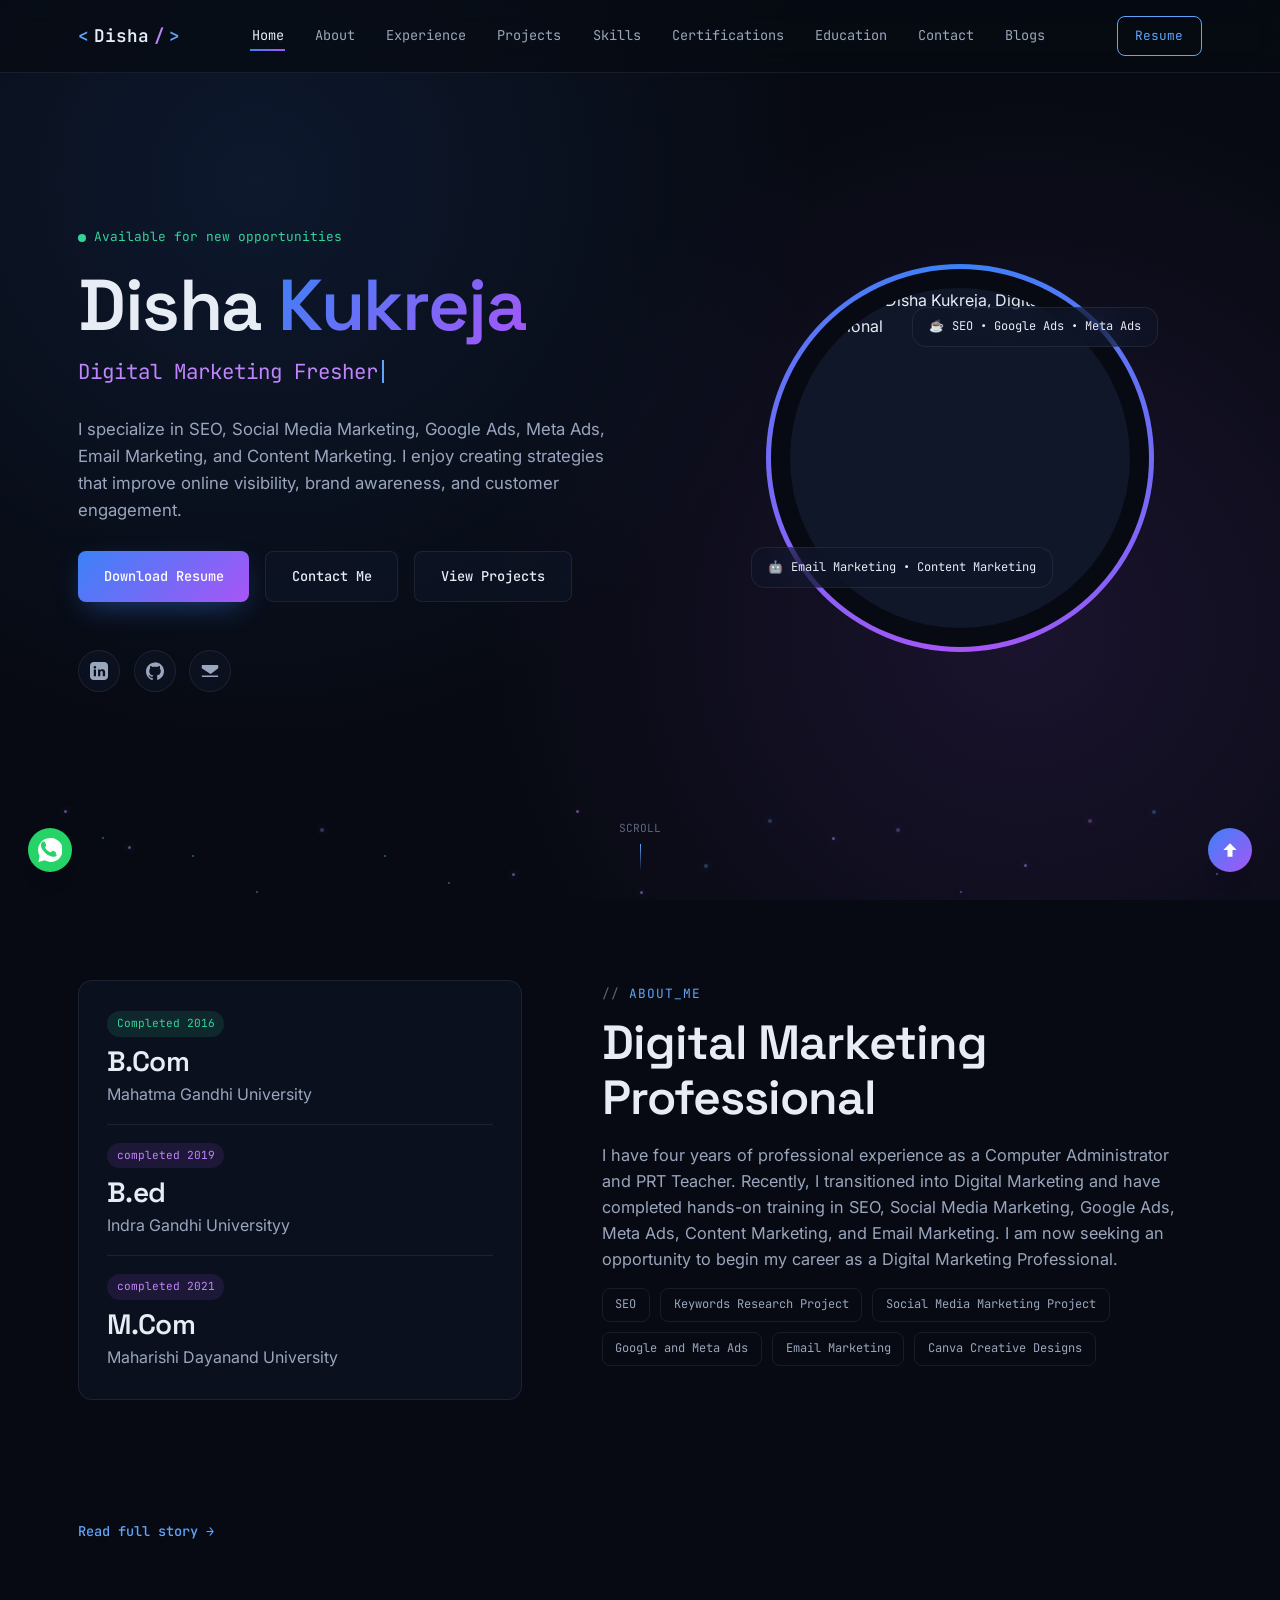
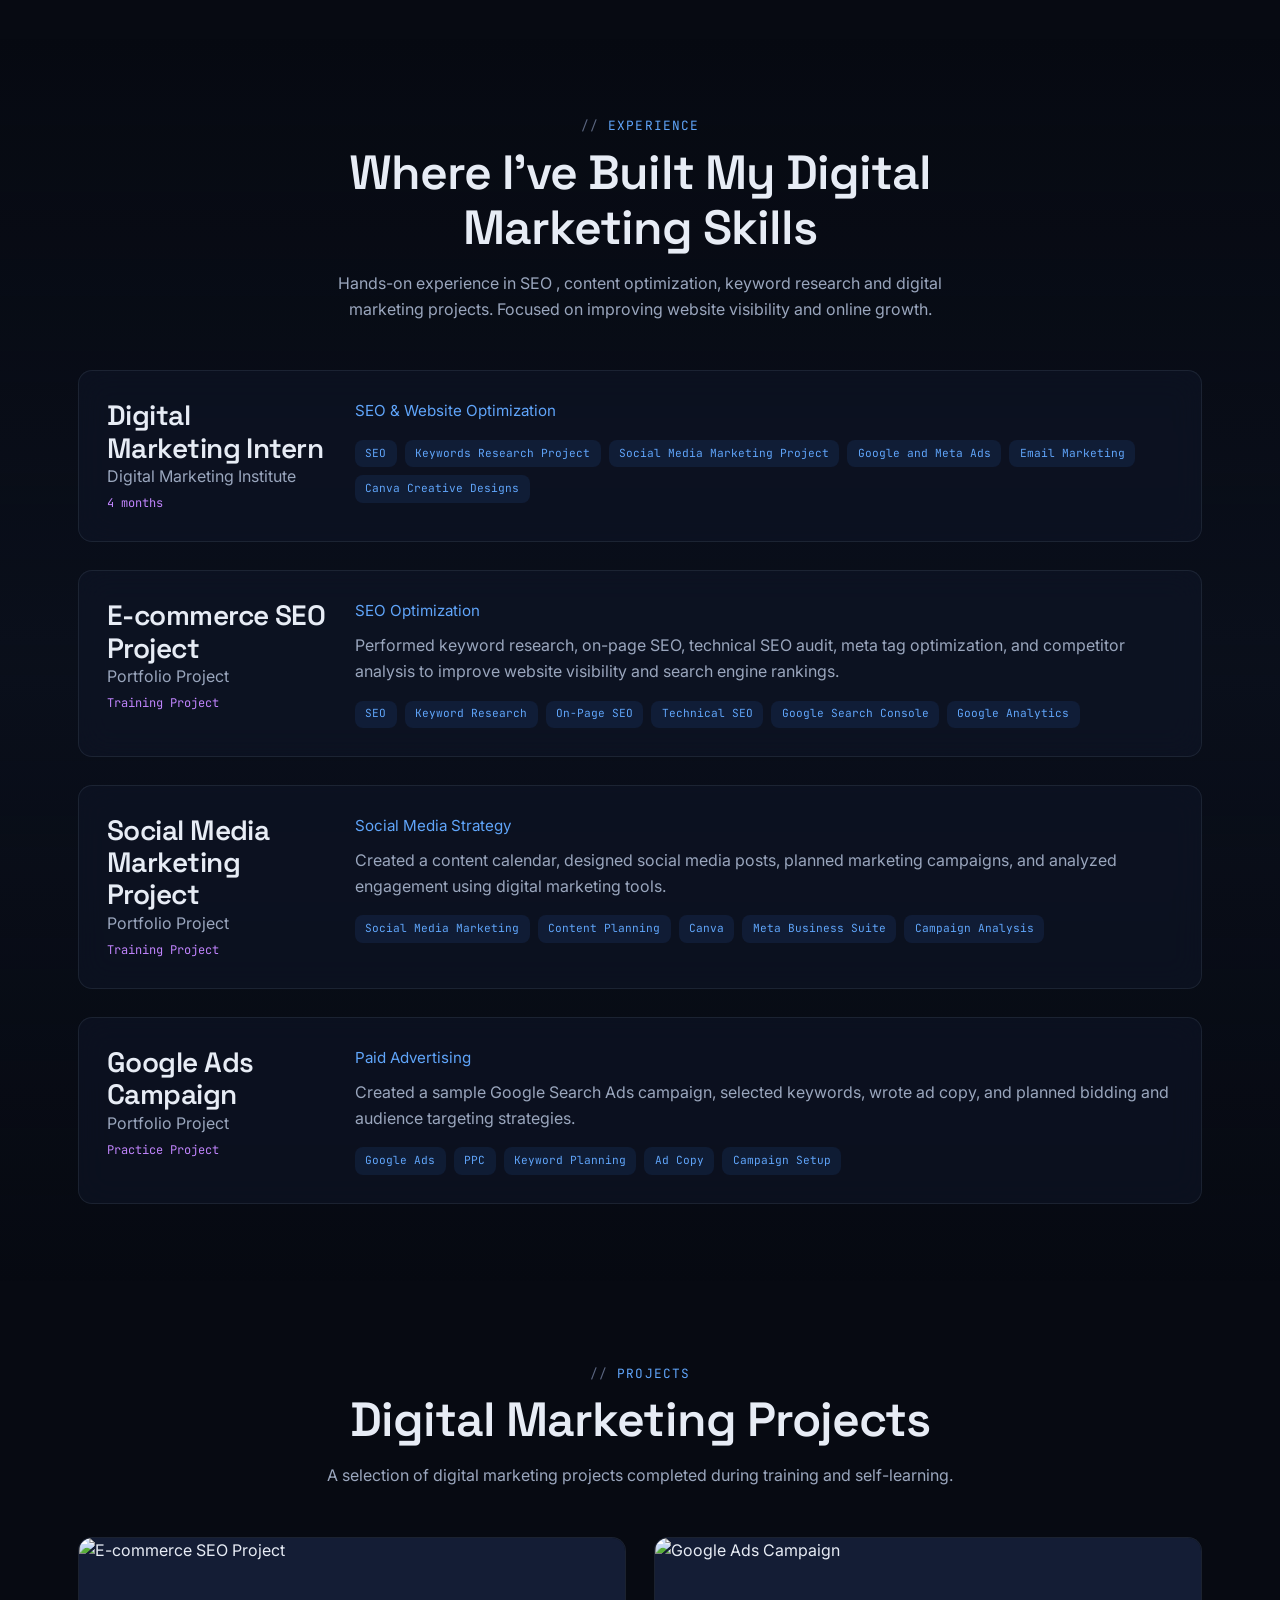
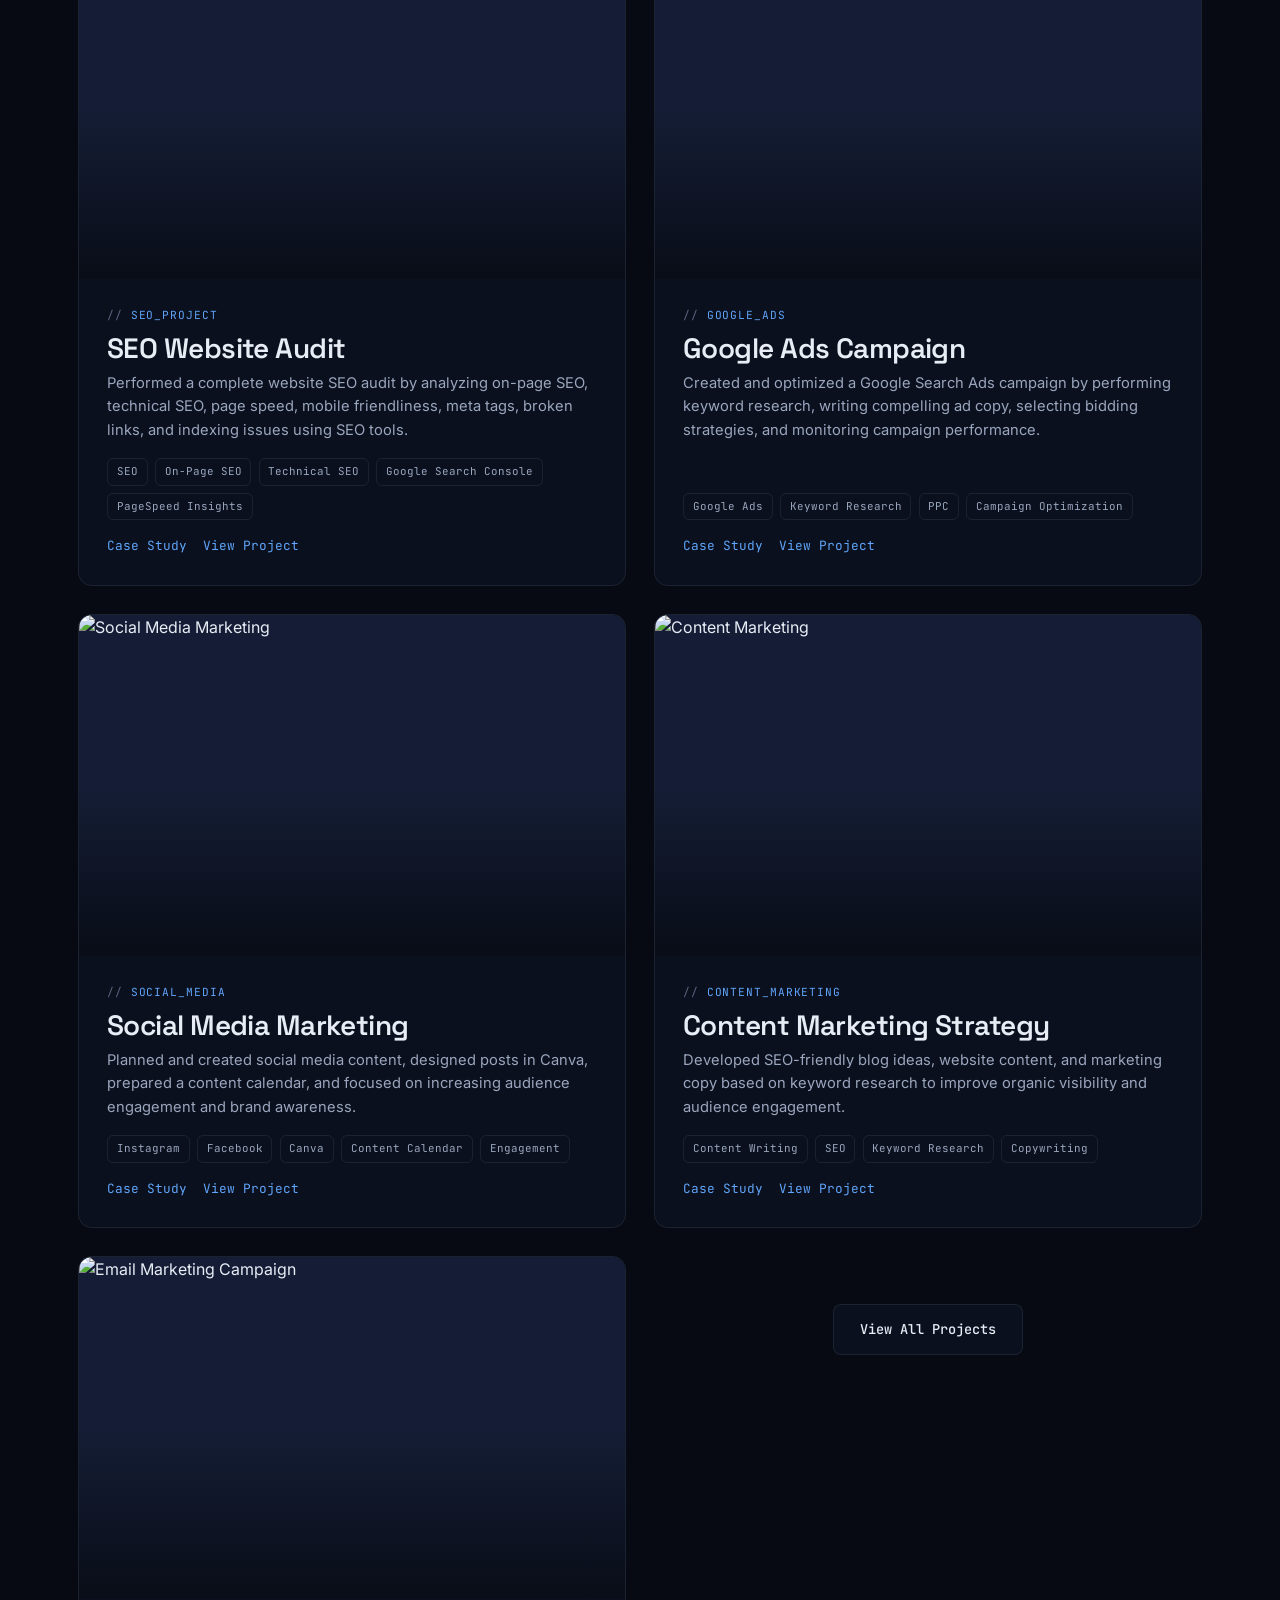
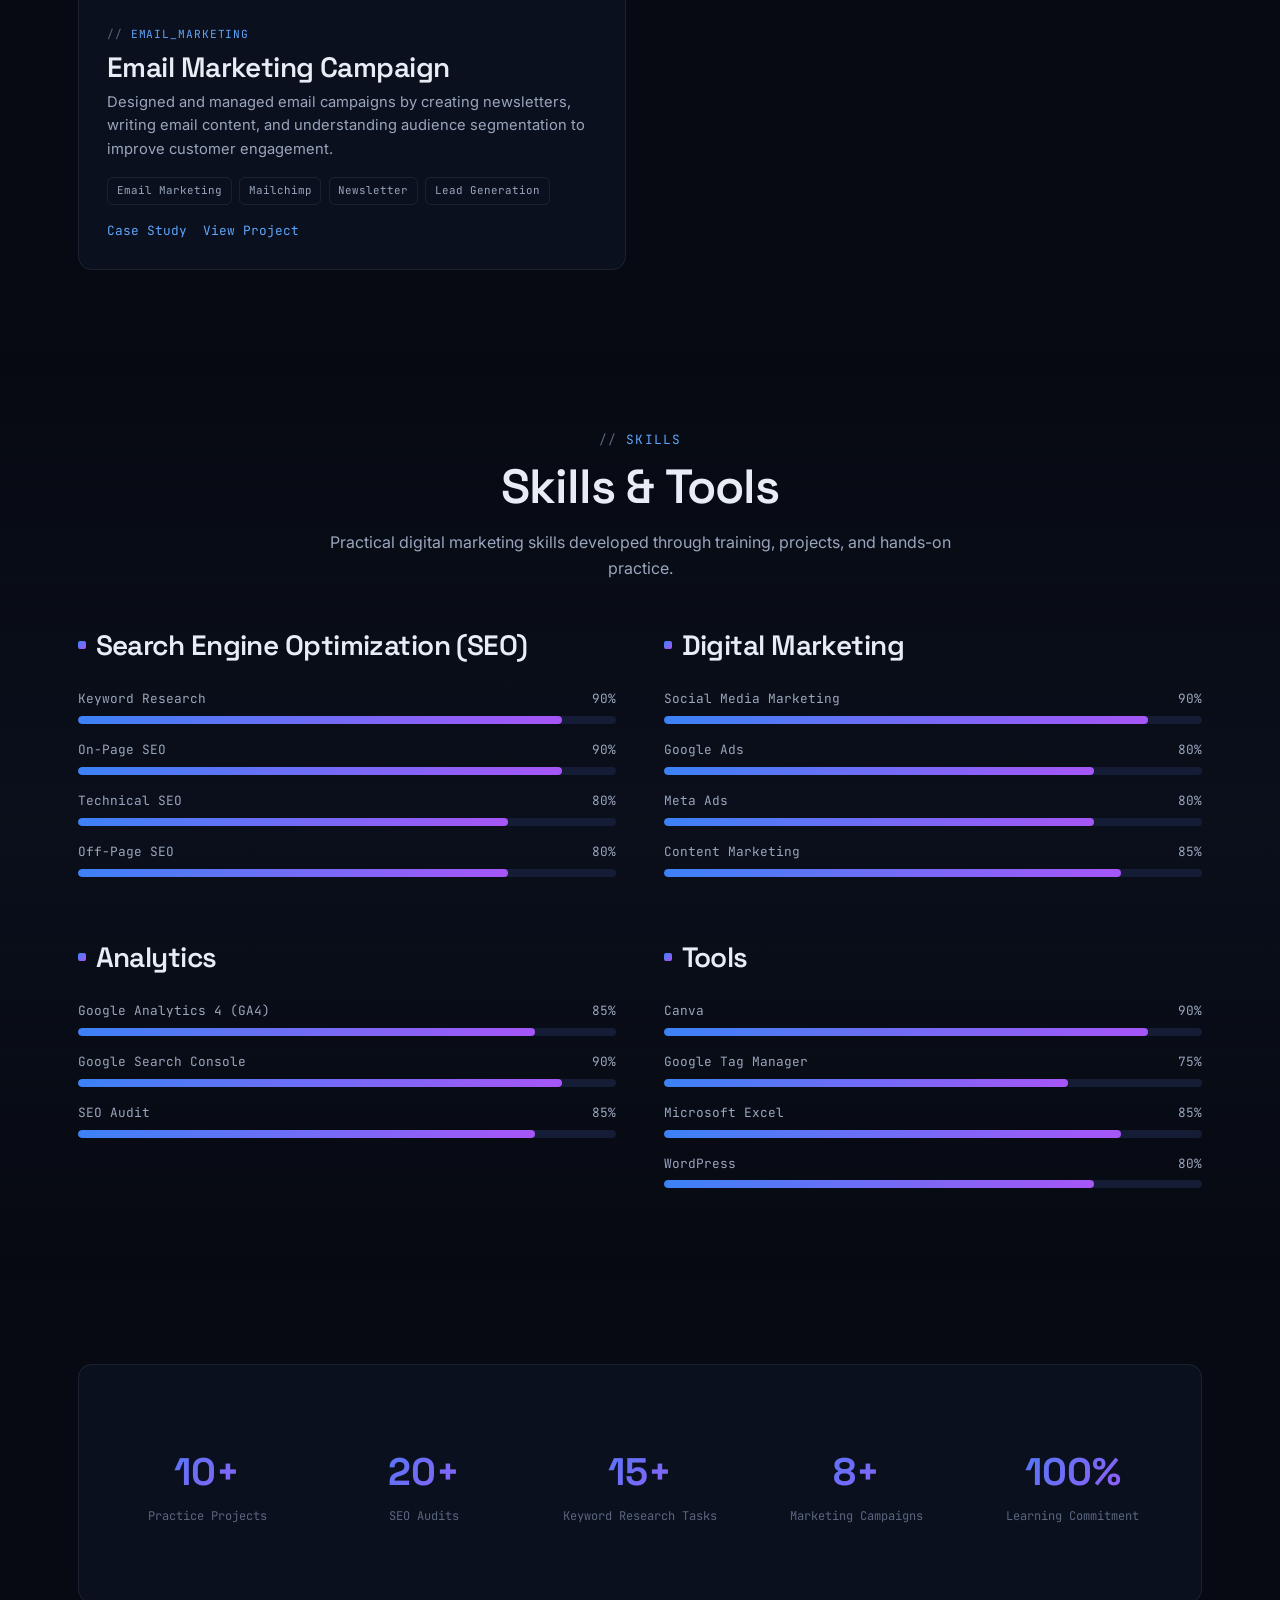
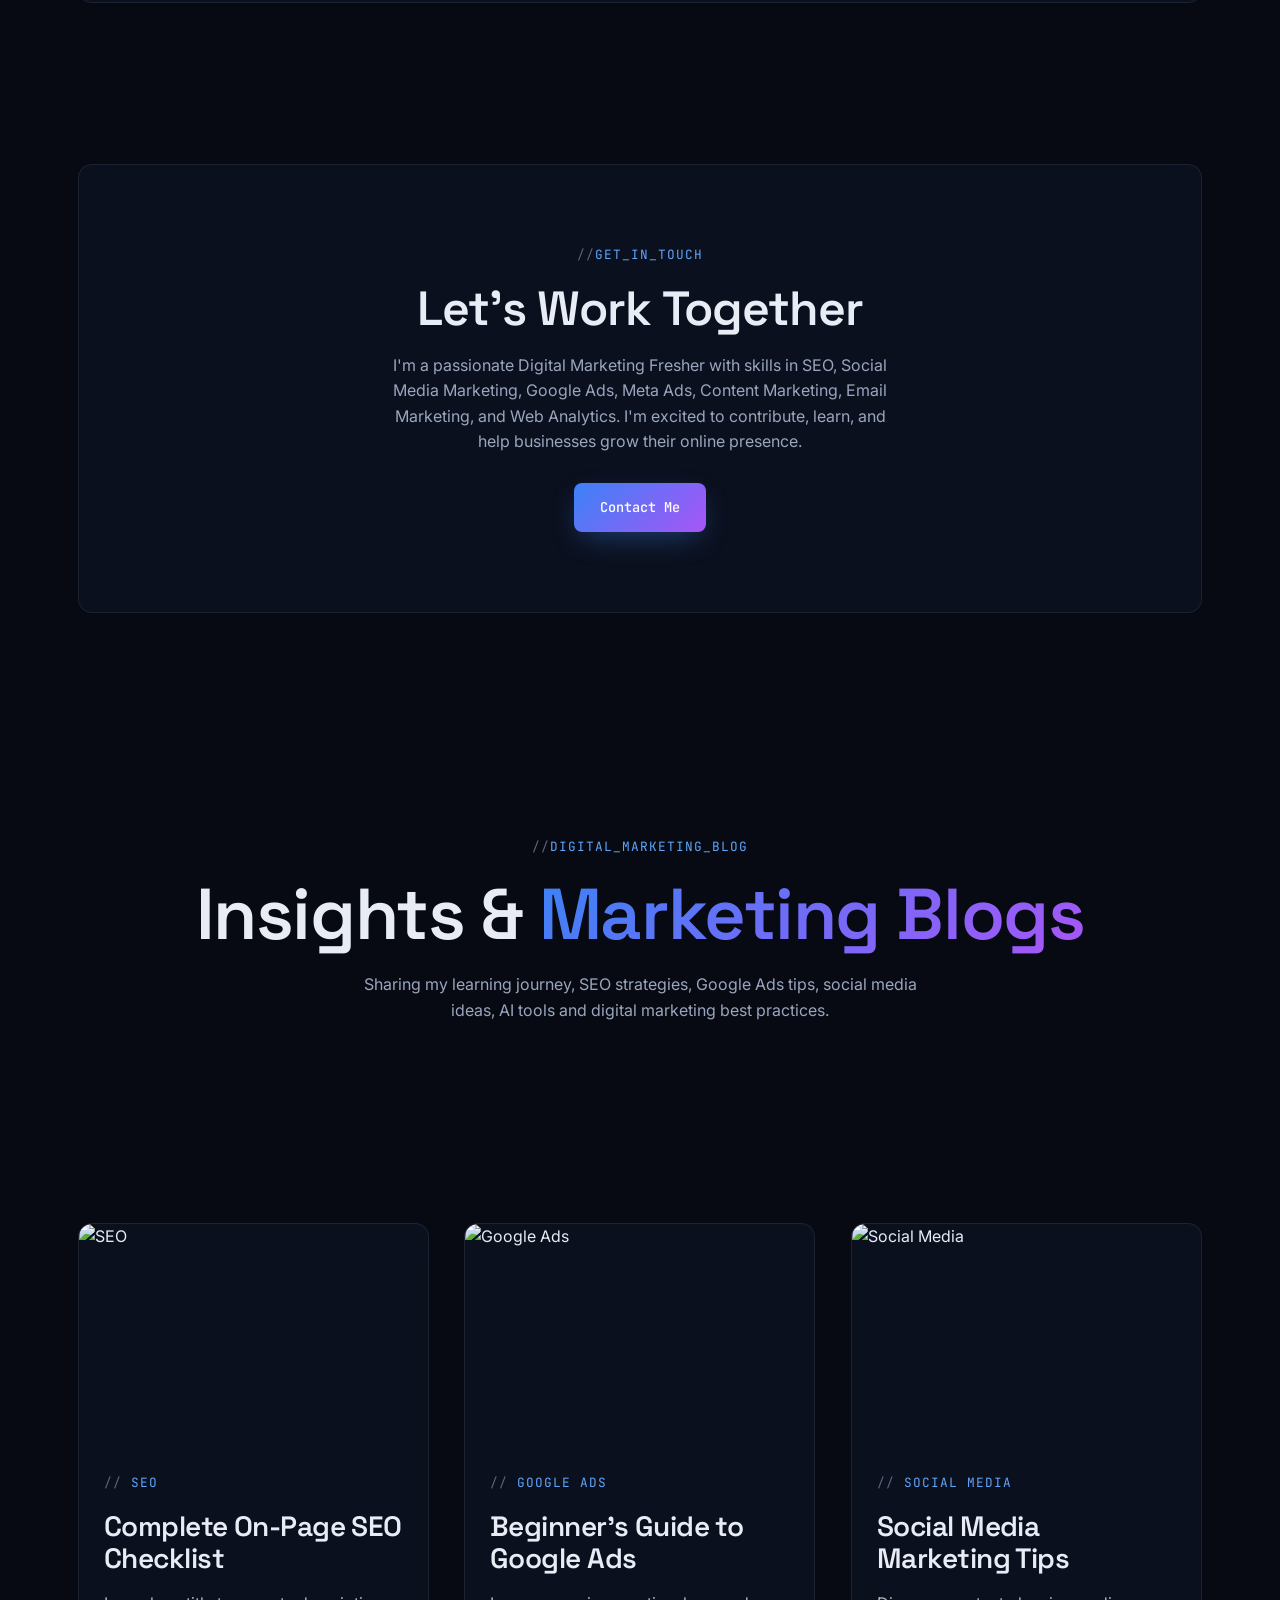
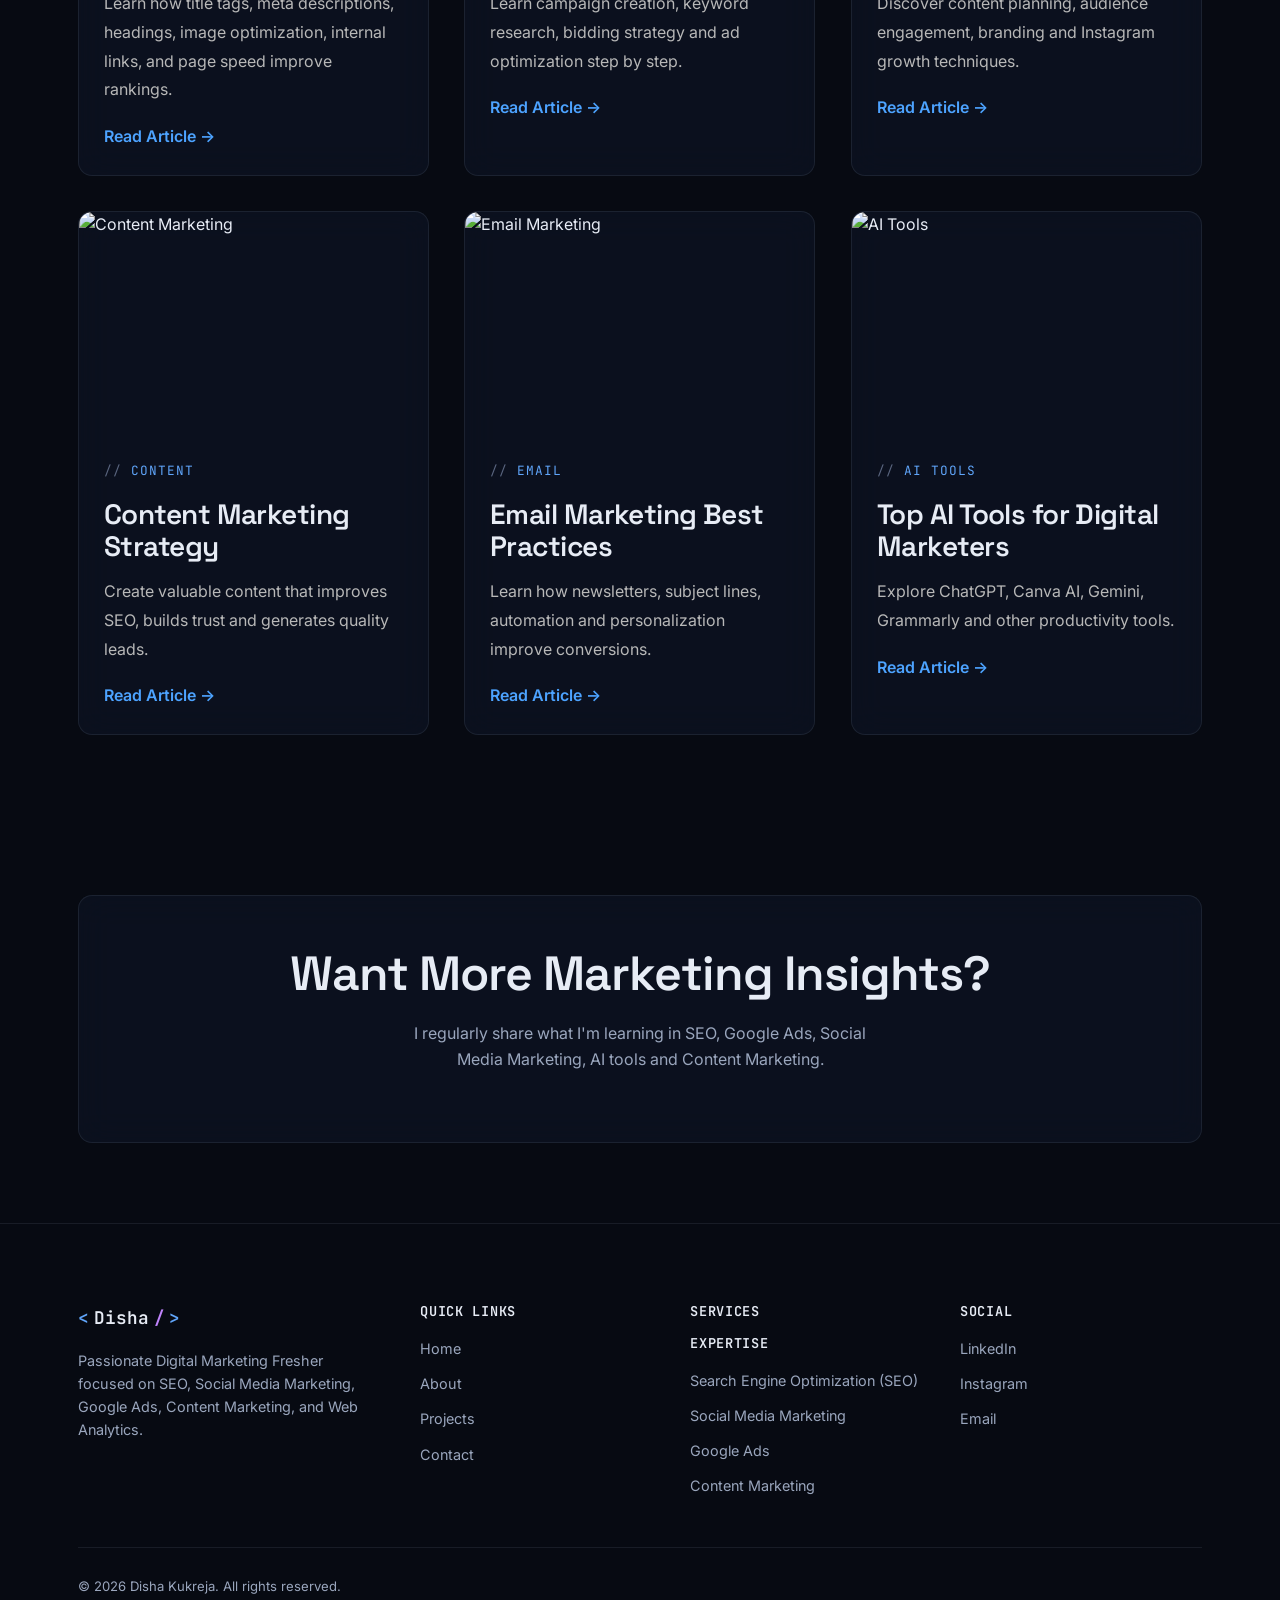
==== commit 23e725d0: "Add files via upload" ====
--- a/index.html
+++ b/index.html
@@ -12,8 +12,7 @@
     content="Disha Kukreja, SEO, Social Media Marketing, Google and Meta Ads, Email marketing, Content Marketing , AI Tools">
   <meta name="author" content="Disha Kukreja">
   <meta name="google-site-verification" content="4IBK3HDi5_YxdnVA-ZzC8SNw-25kPVwUrpj1m1ZrVto" />
-  <link rel="canonical" href="https://dishakukreja41-ops/portfolio/contact.html">
-
+  <link rel="canonical" href= " https://dishakukreja41-ops.github.io/disha_portfolio/"/>
 
   <!-- Open Graph -->
   <meta property="og:title" content="Disha kukreja | Digital Marketing & Social Media Marketing">
--- a/style.css
+++ b/style.css
@@ -0,0 +1,1216 @@
+/* ============================================================
+   KAUSHINDAR CHAUDHARY — PORTFOLIO
+   style.css — Core design tokens, layout & components
+   ============================================================ */
+
+/* ---------- 1. FONT IMPORTS ---------- */
+@import url('https://fonts.googleapis.com/css2?family=Space+Grotesk:wght@400;500;600;700&family=Inter:wght@400;500;600;700&family=JetBrains+Mono:wght@400;500;600&display=swap');
+
+/* ---------- 2. DESIGN TOKENS (CSS VARIABLES) ---------- */
+:root {
+  /* Color system */
+  --bg-base: #070a12;
+  --bg-panel: #0f1729;
+  --bg-panel-raised: #141d35;
+  --bg-glass: rgba(15, 23, 41, 0.55);
+  --border-glass: rgba(148, 163, 184, 0.12);
+
+  --accent-blue: #3b82f6;
+  --accent-blue-soft: #60a5fa;
+  --accent-violet: #a855f7;
+  --accent-violet-soft: #c084fc;
+
+  --text-primary: #e7ecf5;
+  --text-secondary: #9aa6bd;
+  --text-muted: #5b6680;
+
+  --success: #34d399;
+
+  /* Gradients */
+  --gradient-brand: linear-gradient(135deg, var(--accent-blue) 0%, var(--accent-violet) 100%);
+  --gradient-bg: radial-gradient(circle at 20% 20%, rgba(59,130,246,0.12), transparent 45%),
+                 radial-gradient(circle at 80% 70%, rgba(168,85,247,0.12), transparent 45%),
+                 var(--bg-base);
+
+  /* Typography */
+  --font-display: 'Space Grotesk', sans-serif;
+  --font-body: 'Inter', sans-serif;
+  --font-mono: 'JetBrains Mono', monospace;
+
+  /* Spacing scale */
+  --space-xs: 0.5rem;
+  --space-sm: 1rem;
+  --space-md: 1.75rem;
+  --space-lg: 3rem;
+  --space-xl: 5rem;
+  --space-2xl: 8rem;
+
+  /* Layout */
+  --container-width: 1180px;
+  --radius-sm: 8px;
+  --radius-md: 14px;
+  --radius-lg: 24px;
+
+  /* Shadows / glow */
+  --glow-blue: 0 0 40px rgba(59, 130, 246, 0.25);
+  --glow-violet: 0 0 40px rgba(168, 85, 247, 0.25);
+  --shadow-card: 0 20px 50px -20px rgba(0, 0, 0, 0.5);
+
+  /* Motion */
+  --ease-out: cubic-bezier(0.16, 1, 0.3, 1);
+  --transition-fast: 0.2s var(--ease-out);
+  --transition-med: 0.4s var(--ease-out);
+}
+
+/* ---------- 3. RESET ---------- */
+*, *::before, *::after { box-sizing: border-box; margin: 0; padding: 0; }
+
+html {
+  scroll-behavior: smooth;
+  font-size: 100%;
+}
+
+@media (prefers-reduced-motion: reduce) {
+  html { scroll-behavior: auto; }
+  *, *::before, *::after {
+    animation-duration: 0.01ms !important;
+    animation-iteration-count: 1 !important;
+    transition-duration: 0.01ms !important;
+    scroll-behavior: auto !important;
+  }
+}
+
+body {
+  background: var(--gradient-bg);
+  background-attachment: fixed;
+  color: var(--text-primary);
+  font-family: var(--font-body);
+  line-height: 1.6;
+  overflow-x: hidden;
+  -webkit-font-smoothing: antialiased;
+}
+
+img { max-width: 100%; display: block; }
+a { color: inherit; text-decoration: none; }
+ul { list-style: none; }
+button { font-family: inherit; cursor: pointer; border: none; background: none; color: inherit; }
+input, textarea { font-family: inherit; color: inherit; }
+
+::selection { background: var(--accent-violet); color: #fff; }
+
+/* Visible keyboard focus for accessibility */
+a:focus-visible,
+button:focus-visible,
+input:focus-visible,
+textarea:focus-visible {
+  outline: 2px solid var(--accent-blue-soft);
+  outline-offset: 3px;
+  border-radius: var(--radius-sm);
+}
+
+/* ---------- 4. TYPOGRAPHY ---------- */
+h1, h2, h3, h4 {
+  font-family: var(--font-display);
+  font-weight: 600;
+  line-height: 1.15;
+  letter-spacing: -0.02em;
+  color: var(--text-primary);
+}
+
+h1 { font-size: clamp(2.5rem, 6vw, 4.5rem); }
+h2 { font-size: clamp(2rem, 4vw, 3rem); }
+h3 { font-size: clamp(1.3rem, 2.5vw, 1.75rem); }
+
+p { color: var(--text-secondary); }
+
+.mono-label {
+  font-family: var(--font-mono);
+  font-size: 0.8rem;
+  letter-spacing: 0.08em;
+  color: var(--accent-blue-soft);
+  text-transform: uppercase;
+}
+
+.mono-label::before { content: "// "; color: var(--text-muted); }
+
+.gradient-text {
+  background: var(--gradient-brand);
+  -webkit-background-clip: text;
+  background-clip: text;
+  color: transparent;
+}
+
+/* ---------- 5. LAYOUT HELPERS ---------- */
+.container {
+  width: 100%;
+  max-width: var(--container-width);
+  margin: 0 auto;
+  padding: 0 var(--space-md);
+}
+
+.section {
+  padding: var(--space-2xl) 0;
+  position: relative;
+}
+
+.section-head {
+  text-align: center;
+  max-width: 640px;
+  margin: 0 auto var(--space-lg);
+}
+
+.section-head .mono-label { display: block; margin-bottom: var(--space-xs); }
+
+.section-head p { margin-top: var(--space-sm); }
+
+.section-alt {
+  background: linear-gradient(180deg, transparent, rgba(15, 23, 41, 0.4), transparent);
+}
+
+/* ---------- 6. GLASSMORPHISM PANEL ---------- */
+.glass-panel {
+  background: var(--bg-glass);
+  border: 1px solid var(--border-glass);
+  border-radius: var(--radius-md);
+  backdrop-filter: blur(16px);
+  -webkit-backdrop-filter: blur(16px);
+}
+
+/* ---------- 7. BACKGROUND FX (CSS-only particles) ---------- */
+.bg-fx {
+  position: fixed;
+  inset: 0;
+  z-index: -1;
+  overflow: hidden;
+  pointer-events: none;
+}
+
+.bg-fx span {
+  position: absolute;
+  display: block;
+  width: 3px;
+  height: 3px;
+  border-radius: 50%;
+  background: var(--accent-blue-soft);
+  opacity: 0.5;
+  box-shadow: 0 0 8px var(--accent-blue-soft);
+  animation: floatParticle 18s linear infinite;
+}
+
+.bg-fx span:nth-child(odd) { background: var(--accent-violet-soft); box-shadow: 0 0 8px var(--accent-violet-soft); }
+.bg-fx span:nth-child(2n) { width: 2px; height: 2px; animation-duration: 24s; }
+.bg-fx span:nth-child(3n) { width: 4px; height: 4px; animation-duration: 30s; opacity: 0.3; }
+
+.bg-fx span:nth-child(1) { left: 5%; top: 90%; animation-delay: 0s; }
+.bg-fx span:nth-child(2) { left: 15%; top: 95%; animation-delay: -3s; }
+.bg-fx span:nth-child(3) { left: 25%; top: 92%; animation-delay: -6s; }
+.bg-fx span:nth-child(4) { left: 35%; top: 98%; animation-delay: -9s; }
+.bg-fx span:nth-child(5) { left: 45%; top: 90%; animation-delay: -1s; }
+.bg-fx span:nth-child(6) { left: 55%; top: 96%; animation-delay: -12s; }
+.bg-fx span:nth-child(7) { left: 65%; top: 93%; animation-delay: -4s; }
+.bg-fx span:nth-child(8) { left: 75%; top: 99%; animation-delay: -15s; }
+.bg-fx span:nth-child(9) { left: 85%; top: 91%; animation-delay: -7s; }
+.bg-fx span:nth-child(10) { left: 95%; top: 97%; animation-delay: -10s; }
+.bg-fx span:nth-child(11) { left: 10%; top: 94%; animation-delay: -18s; }
+.bg-fx span:nth-child(12) { left: 90%; top: 90%; animation-delay: -2s; }
+.bg-fx span:nth-child(13) { left: 50%; top: 99%; animation-delay: -20s; }
+.bg-fx span:nth-child(14) { left: 30%; top: 95%; animation-delay: -14s; }
+.bg-fx span:nth-child(15) { left: 70%; top: 92%; animation-delay: -8s; }
+.bg-fx span:nth-child(16) { left: 20%; top: 99%; animation-delay: -22s; }
+.bg-fx span:nth-child(17) { left: 80%; top: 96%; animation-delay: -5s; }
+.bg-fx span:nth-child(18) { left: 60%; top: 91%; animation-delay: -16s; }
+.bg-fx span:nth-child(19) { left: 40%; top: 97%; animation-delay: -11s; }
+.bg-fx span:nth-child(20) { left: 8%; top: 93%; animation-delay: -19s; }
+
+/* ============================================================
+   NAVIGATION
+   ============================================================ */
+.navbar {
+  position: fixed;
+  top: 0;
+  left: 0;
+  right: 0;
+  z-index: 1000;
+  padding: var(--space-sm) 0;
+  background: rgba(7, 10, 18, 0.7);
+  border-bottom: 1px solid var(--border-glass);
+  backdrop-filter: blur(14px);
+  -webkit-backdrop-filter: blur(14px);
+}
+
+.nav-inner {
+  display: flex;
+  align-items: center;
+  justify-content: space-between;
+  gap: var(--space-md);
+}
+
+.logo {
+  font-family: var(--font-mono);
+  font-weight: 600;
+  font-size: 1.1rem;
+  display: flex;
+  align-items: center;
+  gap: 0.3rem;
+  color: var(--text-primary);
+}
+
+.logo .bracket { color: var(--accent-blue-soft); }
+.logo .dot { color: var(--accent-violet-soft); animation: pulseGlow 2.4s ease-in-out infinite; }
+
+.nav-links {
+  display: flex;
+  align-items: center;
+  gap: var(--space-md);
+  font-family: var(--font-mono);
+  font-size: 0.85rem;
+}
+
+.nav-links a {
+  position: relative;
+  padding: 0.4rem 0.1rem;
+  color: var(--text-secondary);
+  transition: color var(--transition-fast);
+}
+
+.nav-links a::after {
+  content: "";
+  position: absolute;
+  left: 0;
+  bottom: 0;
+  height: 2px;
+  width: 0;
+  background: var(--gradient-brand);
+  transition: width var(--transition-fast);
+}
+
+.nav-links a:hover,
+.nav-links a.active {
+  color: var(--text-primary);
+}
+
+.nav-links a:hover::after,
+.nav-links a.active::after {
+  width: 100%;
+}
+
+.nav-cta {
+  display: flex;
+  align-items: center;
+  gap: var(--space-sm);
+}
+
+.btn-resume-nav {
+  font-family: var(--font-mono);
+  font-size: 0.8rem;
+  padding: 0.55rem 1.1rem;
+  border: 1px solid var(--accent-blue-soft);
+  border-radius: var(--radius-sm);
+  color: var(--accent-blue-soft);
+  transition: all var(--transition-fast);
+}
+
+.btn-resume-nav:hover {
+  background: var(--accent-blue-soft);
+  color: var(--bg-base);
+  box-shadow: var(--glow-blue);
+}
+
+/* Mobile nav toggle (checkbox hack — no JS) */
+.nav-toggle-checkbox { display: none; }
+
+.nav-toggle-label {
+  display: none;
+  flex-direction: column;
+  gap: 5px;
+  cursor: pointer;
+  z-index: 1100;
+}
+
+.nav-toggle-label span {
+  width: 26px;
+  height: 2px;
+  background: var(--text-primary);
+  transition: var(--transition-fast);
+}
+
+/* ============================================================
+   BUTTONS
+   ============================================================ */
+.btn {
+  display: inline-flex;
+  align-items: center;
+  gap: 0.5rem;
+  font-family: var(--font-mono);
+  font-size: 0.85rem;
+  font-weight: 500;
+  padding: 0.85rem 1.6rem;
+  border-radius: var(--radius-sm);
+  transition: transform var(--transition-fast), box-shadow var(--transition-fast), background var(--transition-fast);
+}
+
+.btn-primary {
+  background: var(--gradient-brand);
+  color: #fff;
+  box-shadow: 0 10px 30px -8px rgba(59, 130, 246, 0.45);
+}
+
+.btn-primary:hover {
+  transform: translateY(-3px);
+  box-shadow: 0 16px 36px -8px rgba(168, 85, 247, 0.55);
+}
+
+.btn-outline {
+  border: 1px solid var(--border-glass);
+  color: var(--text-primary);
+  background: var(--bg-glass);
+}
+
+.btn-outline:hover {
+  border-color: var(--accent-violet-soft);
+  color: var(--accent-violet-soft);
+  transform: translateY(-3px);
+}
+
+.btn-ghost {
+  color: var(--accent-blue-soft);
+  padding-left: 0;
+  padding-right: 0;
+}
+
+.btn-ghost::after { content: " →"; transition: transform var(--transition-fast); display: inline-block; }
+.btn-ghost:hover::after { transform: translateX(4px); }
+
+/* ============================================================
+   HERO SECTION
+   ============================================================ */
+.hero {
+  min-height: 100vh;
+  display: flex;
+  align-items: center;
+  padding-top: 6rem;
+  padding-bottom: var(--space-xl);
+}
+
+.hero-inner {
+  display: grid;
+  grid-template-columns: 1.1fr 0.9fr;
+  gap: var(--space-xl);
+  align-items: center;
+}
+
+.hero-eyebrow {
+  display: inline-flex;
+  align-items: center;
+  gap: 0.5rem;
+  font-family: var(--font-mono);
+  font-size: 0.8rem;
+  color: var(--success);
+  margin-bottom: var(--space-sm);
+}
+
+.status-dot {
+  width: 8px;
+  height: 8px;
+  border-radius: 50%;
+  background: var(--success);
+  box-shadow: 0 0 0 0 rgba(52, 211, 153, 0.6);
+  animation: statusPing 2s infinite;
+}
+
+.hero-name {
+  margin-bottom: var(--space-xs);
+}
+
+.typing-roles {
+  font-family: var(--font-mono);
+  font-size: clamp(1rem, 2vw, 1.3rem);
+  color: var(--accent-violet-soft);
+  height: 1.6em;
+  display: flex;
+  align-items: center;
+  margin-bottom: var(--space-md);
+}
+
+.typing-roles .cursor {
+  display: inline-block;
+  width: 2px;
+  height: 1.1em;
+  background: var(--accent-blue-soft);
+  margin-left: 4px;
+  animation: blinkCursor 0.8s step-end infinite;
+}
+
+.typing-roles .role-text {
+  overflow: hidden;
+  white-space: nowrap;
+  border-right: none;
+  animation: typingCycle 12s steps(30, end) infinite;
+  display: inline-block;
+}
+
+.hero-intro {
+  max-width: 540px;
+  margin-bottom: var(--space-md);
+  font-size: 1.05rem;
+}
+
+.hero-ctas {
+  display: flex;
+  flex-wrap: wrap;
+  gap: var(--space-sm);
+  margin-bottom: var(--space-lg);
+}
+
+.hero-socials {
+  display: flex;
+  gap: 0.85rem;
+}
+
+.social-icon {
+  width: 42px;
+  height: 42px;
+  display: flex;
+  align-items: center;
+  justify-content: center;
+  border-radius: 50%;
+  border: 1px solid var(--border-glass);
+  background: var(--bg-glass);
+  transition: all var(--transition-fast);
+}
+
+.social-icon svg { width: 18px; height: 18px; fill: var(--text-secondary); transition: fill var(--transition-fast); }
+
+.social-icon:hover {
+  transform: translateY(-4px);
+  border-color: var(--accent-blue-soft);
+  box-shadow: var(--glow-blue);
+}
+
+.social-icon:hover svg { fill: var(--accent-blue-soft); }
+
+/* Hero portrait */
+.hero-visual {
+  display: flex;
+  justify-content: center;
+  position: relative;
+}
+
+.portrait-frame {
+  position: relative;
+  width: min(360px, 80vw);
+  height: min(360px, 80vw);
+}
+
+.portrait-ring {
+  position: absolute;
+  inset: -14px;
+  border-radius: 50%;
+  background: conic-gradient(from 0deg, var(--accent-blue), var(--accent-violet), var(--accent-blue));
+  animation: spinRing 8s linear infinite;
+  filter: blur(0.5px);
+}
+
+.portrait-ring::before {
+  content: "";
+  position: absolute;
+  inset: 5px;
+  border-radius: 50%;
+  background: var(--bg-base);
+}
+
+.portrait-photo {
+  position: absolute;
+  inset: 10px;
+  border-radius: 50%;
+  overflow: hidden;
+  background: var(--bg-panel);
+  display: flex;
+  align-items: center;
+  justify-content: center;
+}
+
+.portrait-photo img { width: 100%; height: 100%; object-fit: cover; }
+
+.float-chip {
+  position: absolute;
+  display: flex;
+  align-items: center;
+  gap: 0.5rem;
+  padding: 0.6rem 1rem;
+  font-family: var(--font-mono);
+  font-size: 0.75rem;
+  animation: floatChip 5s ease-in-out infinite;
+}
+
+.float-chip.chip-1 { top: 8%; right: -5%; animation-delay: 0s; }
+.float-chip.chip-2 { bottom: 14%; left: -8%; animation-delay: -2.5s; }
+
+.scroll-hint {
+  position: absolute;
+  bottom: var(--space-md);
+  left: 50%;
+  transform: translateX(-50%);
+  font-family: var(--font-mono);
+  font-size: 0.7rem;
+  color: var(--text-muted);
+  display: flex;
+  flex-direction: column;
+  align-items: center;
+  gap: 0.4rem;
+}
+
+.scroll-hint .scroll-line {
+  width: 1px;
+  height: 28px;
+  background: linear-gradient(var(--accent-blue-soft), transparent);
+  animation: scrollLine 2s ease-in-out infinite;
+}
+
+/* ============================================================
+   ABOUT SECTION
+   ============================================================ */
+.about-grid {
+  display: grid;
+  grid-template-columns: 0.85fr 1.15fr;
+  gap: var(--space-xl);
+  align-items: start;
+}
+
+.about-card {
+  padding: var(--space-md);
+}
+
+.about-card .edu-current {
+  margin-top: var(--space-sm);
+  padding-top: var(--space-sm);
+  border-top: 1px solid var(--border-glass);
+}
+
+.edu-tag {
+  display: inline-block;
+  font-family: var(--font-mono);
+  font-size: 0.7rem;
+  padding: 0.25rem 0.6rem;
+  border-radius: 100px;
+  background: rgba(168, 85, 247, 0.12);
+  color: var(--accent-violet-soft);
+  margin-bottom: 0.5rem;
+}
+
+.edu-tag.done { background: rgba(52, 211, 153, 0.12); color: var(--success); }
+
+.passion-tags {
+  display: flex;
+  flex-wrap: wrap;
+  gap: 0.6rem;
+  margin-top: var(--space-sm);
+}
+
+.passion-tags span {
+  font-family: var(--font-mono);
+  font-size: 0.75rem;
+  padding: 0.4rem 0.8rem;
+  border-radius: var(--radius-sm);
+  border: 1px solid var(--border-glass);
+  color: var(--text-secondary);
+  transition: all var(--transition-fast);
+}
+
+.passion-tags span:hover {
+  border-color: var(--accent-blue-soft);
+  color: var(--accent-blue-soft);
+}
+
+/* ---------- Education Timeline ---------- */
+.timeline {
+  position: relative;
+  padding-left: var(--space-lg);
+  border-left: 2px solid var(--border-glass);
+}
+
+.timeline-item {
+  position: relative;
+  padding-bottom: var(--space-lg);
+}
+
+.timeline-item:last-child { padding-bottom: 0; }
+
+.timeline-dot {
+  position: absolute;
+  left: calc(-1 * var(--space-lg) - 7px);
+  top: 4px;
+  width: 14px;
+  height: 14px;
+  border-radius: 50%;
+  background: var(--bg-base);
+  border: 2px solid var(--accent-blue-soft);
+}
+
+.timeline-item.current .timeline-dot {
+  border-color: var(--accent-violet-soft);
+  box-shadow: 0 0 0 4px rgba(168, 85, 247, 0.18);
+}
+
+.timeline-year {
+  font-family: var(--font-mono);
+  font-size: 0.75rem;
+  color: var(--accent-blue-soft);
+  margin-bottom: 0.3rem;
+}
+
+.timeline-card {
+  padding: var(--space-sm) var(--space-md);
+}
+
+.timeline-card h3 { margin-bottom: 0.2rem; }
+.timeline-card .org { color: var(--text-secondary); font-size: 0.9rem; }
+
+/* ============================================================
+   EXPERIENCE SECTION
+   ============================================================ */
+.experience-list {
+  display: flex;
+  flex-direction: column;
+  gap: var(--space-md);
+}
+
+.exp-card {
+  display: grid;
+  grid-template-columns: 220px 1fr;
+  gap: var(--space-md);
+  padding: var(--space-md);
+  transition: transform var(--transition-fast), border-color var(--transition-fast);
+}
+
+.exp-card:hover {
+  transform: translateX(6px);
+  border-color: var(--accent-blue-soft);
+}
+
+.exp-meta .exp-duration {
+  font-family: var(--font-mono);
+  font-size: 0.75rem;
+  color: var(--accent-violet-soft);
+  display: block;
+  margin-top: 0.3rem;
+}
+
+.exp-body h3 { margin-bottom: 0.2rem; }
+.exp-body .exp-role { color: var(--accent-blue-soft); font-size: 0.95rem; margin-bottom: 0.6rem; display: block; }
+
+.exp-tags {
+  display: flex;
+  flex-wrap: wrap;
+  gap: 0.5rem;
+  margin-top: var(--space-sm);
+}
+
+.exp-tags span {
+  font-family: var(--font-mono);
+  font-size: 0.7rem;
+  padding: 0.3rem 0.65rem;
+  border-radius: var(--radius-sm);
+  background: rgba(59, 130, 246, 0.1);
+  color: var(--accent-blue-soft);
+}
+
+/* ============================================================
+   PROJECTS SECTION
+   ============================================================ */
+.projects-grid {
+  display: grid;
+  grid-template-columns: repeat(2, 1fr);
+  gap: var(--space-md);
+}
+
+.project-card {
+  overflow: hidden;
+  display: flex;
+  flex-direction: column;
+  transition: transform var(--transition-fast), box-shadow var(--transition-fast);
+}
+
+.project-card:hover {
+  transform: translateY(-8px);
+  box-shadow: var(--shadow-card), var(--glow-blue);
+}
+
+.project-thumb {
+  position: relative;
+  aspect-ratio: 16/10;
+  overflow: hidden;
+  background: var(--bg-panel-raised);
+}
+
+.project-thumb img {
+  width: 100%;
+  height: 100%;
+  object-fit: cover;
+  transition: transform var(--transition-med);
+}
+
+.project-card:hover .project-thumb img { transform: scale(1.06); }
+
+.project-thumb::after {
+  content: "";
+  position: absolute;
+  inset: 0;
+  background: linear-gradient(180deg, transparent 50%, rgba(7,10,18,0.85) 100%);
+}
+
+.project-body { padding: var(--space-md); flex: 1; display: flex; flex-direction: column; }
+.project-body .mono-label { font-size: 0.7rem; margin-bottom: 0.4rem; }
+.project-body h3 { margin-bottom: 0.5rem; }
+.project-body p { font-size: 0.92rem; margin-bottom: var(--space-sm); flex: 1; }
+
+.project-tags {
+  display: flex;
+  flex-wrap: wrap;
+  gap: 0.45rem;
+  margin-bottom: var(--space-sm);
+}
+
+.project-tags span {
+  font-family: var(--font-mono);
+  font-size: 0.68rem;
+  padding: 0.25rem 0.55rem;
+  border-radius: 6px;
+  border: 1px solid var(--border-glass);
+  color: var(--text-secondary);
+}
+
+.project-links {
+  display: flex;
+  gap: var(--space-sm);
+  font-family: var(--font-mono);
+  font-size: 0.8rem;
+}
+
+.project-links a {
+  color: var(--accent-blue-soft);
+  transition: color var(--transition-fast);
+}
+
+.project-links a:hover { color: var(--accent-violet-soft); }
+
+/* ============================================================
+   SKILLS SECTION
+   ============================================================ */
+.skills-grid {
+  display: grid;
+  grid-template-columns: repeat(2, 1fr);
+  gap: var(--space-lg);
+}
+
+.skill-group h3 {
+  margin-bottom: var(--space-md);
+  display: flex;
+  align-items: center;
+  gap: 0.6rem;
+}
+
+.skill-group h3::before {
+  content: "";
+  width: 8px;
+  height: 8px;
+  border-radius: 2px;
+  background: var(--gradient-brand);
+  display: inline-block;
+}
+
+.skill-bar-item { margin-bottom: var(--space-sm); }
+
+.skill-bar-label {
+  display: flex;
+  justify-content: space-between;
+  font-family: var(--font-mono);
+  font-size: 0.8rem;
+  margin-bottom: 0.4rem;
+  color: var(--text-secondary);
+}
+
+.skill-bar-track {
+  height: 8px;
+  border-radius: 100px;
+  background: var(--bg-panel-raised);
+  overflow: hidden;
+}
+
+.skill-bar-fill {
+  height: 100%;
+  border-radius: 100px;
+  background: var(--gradient-brand);
+  width: 0;
+  animation: fillBar 1.6s var(--ease-out) forwards;
+  animation-delay: 0.2s;
+}
+
+/* ============================================================
+   CERTIFICATIONS
+   ============================================================ */
+.cert-grid {
+  display: grid;
+  grid-template-columns: repeat(3, 1fr);
+  gap: var(--space-md);
+}
+
+.cert-card {
+  padding: var(--space-md);
+  text-align: center;
+  transition: transform var(--transition-fast), border-color var(--transition-fast);
+}
+
+.cert-card:hover {
+  transform: translateY(-6px) scale(1.02);
+  border-color: var(--accent-violet-soft);
+}
+
+.cert-icon {
+  width: 52px;
+  height: 52px;
+  margin: 0 auto var(--space-sm);
+  border-radius: 50%;
+  display: flex;
+  align-items: center;
+  justify-content: center;
+  background: var(--gradient-brand);
+  font-family: var(--font-display);
+  font-weight: 700;
+  font-size: 1.1rem;
+}
+
+.cert-card h3 { font-size: 1.05rem; margin-bottom: 0.3rem; }
+.cert-card .cert-issuer { font-size: 0.85rem; color: var(--accent-blue-soft); }
+
+/* ============================================================
+   ACHIEVEMENTS / STATS
+   ============================================================ */
+.stats-strip {
+  display: grid;
+  grid-template-columns: repeat(5, 1fr);
+  gap: var(--space-sm);
+}
+
+.stat-item {
+  text-align: center;
+  padding: var(--space-md) var(--space-xs);
+}
+
+.stat-number {
+  font-family: var(--font-display);
+  font-size: clamp(1.8rem, 3vw, 2.6rem);
+  font-weight: 700;
+}
+
+.stat-label {
+  font-family: var(--font-mono);
+  font-size: 0.75rem;
+  color: var(--text-muted);
+  margin-top: 0.3rem;
+}
+
+/* ============================================================
+   TESTIMONIALS
+   ============================================================ */
+.testimonial-grid {
+  display: grid;
+  grid-template-columns: repeat(3, 1fr);
+  gap: var(--space-md);
+}
+
+.testimonial-card {
+  padding: var(--space-md);
+  position: relative;
+}
+
+.testimonial-card .quote-mark {
+  font-family: var(--font-display);
+  font-size: 3rem;
+  color: var(--accent-violet);
+  opacity: 0.3;
+  line-height: 1;
+  margin-bottom: 0.5rem;
+}
+
+.testimonial-card p { font-size: 0.92rem; margin-bottom: var(--space-md); }
+
+.testimonial-author {
+  display: flex;
+  align-items: center;
+  gap: 0.75rem;
+}
+
+.author-avatar {
+  width: 42px;
+  height: 42px;
+  border-radius: 50%;
+  background: var(--gradient-brand);
+  display: flex;
+  align-items: center;
+  justify-content: center;
+  font-family: var(--font-display);
+  font-weight: 700;
+  font-size: 0.9rem;
+  flex-shrink: 0;
+}
+
+.author-name { font-size: 0.9rem; font-weight: 600; color: var(--text-primary); }
+.author-role { font-size: 0.78rem; color: var(--text-muted); }
+
+/* ============================================================
+   CONTACT SECTION
+   ============================================================ */
+.contact-grid {
+  display: grid;
+  grid-template-columns: 0.9fr 1.1fr;
+  gap: var(--space-xl);
+}
+
+.contact-info-list {
+  display: flex;
+  flex-direction: column;
+  gap: var(--space-sm);
+  margin-top: var(--space-md);
+}
+
+.contact-info-item {
+  display: flex;
+  align-items: center;
+  gap: var(--space-sm);
+  padding: var(--space-sm);
+}
+
+.contact-info-item .icon-box {
+  width: 44px;
+  height: 44px;
+  border-radius: var(--radius-sm);
+  background: rgba(59, 130, 246, 0.1);
+  display: flex;
+  align-items: center;
+  justify-content: center;
+  flex-shrink: 0;
+}
+
+.contact-info-item .icon-box svg { width: 20px; height: 20px; fill: var(--accent-blue-soft); }
+
+.contact-info-item .label { font-size: 0.75rem; color: var(--text-muted); font-family: var(--font-mono); }
+.contact-info-item .value { color: var(--text-primary); font-weight: 500; }
+
+.contact-form {
+  padding: var(--space-lg);
+  display: flex;
+  flex-direction: column;
+  gap: var(--space-sm);
+}
+
+.form-row { display: grid; grid-template-columns: 1fr 1fr; gap: var(--space-sm); }
+
+.form-field { display: flex; flex-direction: column; gap: 0.4rem; }
+
+.form-field label {
+  font-family: var(--font-mono);
+  font-size: 0.75rem;
+  color: var(--text-secondary);
+}
+
+.form-field input,
+.form-field textarea {
+  background: var(--bg-panel-raised);
+  border: 1px solid var(--border-glass);
+  border-radius: var(--radius-sm);
+  padding: 0.8rem 1rem;
+  font-size: 0.95rem;
+  transition: border-color var(--transition-fast);
+}
+
+.form-field input:focus,
+.form-field textarea:focus {
+  border-color: var(--accent-blue-soft);
+  outline: none;
+}
+
+.form-field textarea { resize: vertical; min-height: 120px; }
+
+.contact-form .btn-primary { align-self: flex-start; margin-top: var(--space-xs); }
+
+/* ============================================================
+   BLOG SECTION
+   ============================================================ */
+   .blog-grid{
+
+display:grid;
+
+grid-template-columns:repeat(auto-fit,minmax(340px,1fr));
+
+gap:35px;
+
+margin-top:40px;
+
+}
+
+.blog-card{
+
+overflow:hidden;
+
+transition:.4s;
+
+}
+
+.blog-card:hover{
+
+transform:translateY(-10px);
+
+}
+
+.blog-card img{
+
+width:100%;
+
+height:220px;
+
+object-fit:cover;
+
+display:block;
+
+}
+
+.blog-content{
+
+padding:25px;
+
+}
+
+.blog-content h3{
+
+margin:15px 0;
+
+font-size:28px;
+
+}
+
+.blog-content p{
+
+color:#b8b8b8;
+
+line-height:1.8;
+
+margin-bottom:20px;
+
+}
+
+.blog-content a{
+
+color:#4da3ff;
+
+font-weight:600;
+
+text-decoration:none;
+
+}
+
+.blog-content a:hover{
+
+color:#fff;
+
+}
+
+/* ============================================================
+   FOOTER
+   ============================================================ */
+.site-footer {
+  border-top: 1px solid var(--border-glass);
+  padding: var(--space-xl) 0 var(--space-md);
+}
+
+.footer-grid {
+  display: grid;
+  grid-template-columns: 1.3fr 1fr 1fr 1fr;
+  gap: var(--space-lg);
+  margin-bottom: var(--space-lg);
+}
+
+.footer-brand .logo { margin-bottom: var(--space-sm); }
+.footer-brand p { font-size: 0.9rem; max-width: 280px; }
+
+.footer-col h4 {
+  font-family: var(--font-mono);
+  font-size: 0.85rem;
+  color: var(--text-primary);
+  margin-bottom: var(--space-sm);
+  text-transform: uppercase;
+  letter-spacing: 0.05em;
+}
+
+.footer-col ul { display: flex; flex-direction: column; gap: 0.6rem; }
+.footer-col a { color: var(--text-secondary); font-size: 0.9rem; transition: color var(--transition-fast); }
+.footer-col a:hover { color: var(--accent-blue-soft); }
+
+.footer-bottom {
+  display: flex;
+  justify-content: space-between;
+  align-items: center;
+  padding-top: var(--space-md);
+  border-top: 1px solid var(--border-glass);
+  font-size: 0.82rem;
+  color: var(--text-muted);
+  flex-wrap: wrap;
+  gap: var(--space-sm);
+}
+
+.footer-socials { display: flex; gap: 0.6rem; }
+
+/* Back to top + WhatsApp floating buttons */
+.float-btn {
+  position: fixed;
+  width: 50px;
+  height: 50px;
+  border-radius: 50%;
+  display: flex;
+  align-items: center;
+  justify-content: center;
+  z-index: 900;
+  box-shadow: var(--shadow-card);
+  transition: transform var(--transition-fast);
+}
+
+.float-btn:hover { transform: translateY(-4px) scale(1.06); }
+
+.whatsapp-float {
+  bottom: var(--space-md);
+  left: var(--space-md);
+  background: #25d366;
+}
+
+.whatsapp-float svg { width: 24px; height: 24px; fill: #fff; }
+
+.back-to-top {
+  bottom: var(--space-md);
+  right: var(--space-md);
+  background: var(--gradient-brand);
+}
+
+.back-to-top svg { width: 20px; height: 20px; fill: #fff; }
+
+/* ============================================================
+   PAGE HERO (for sub-pages: about, projects, certifications, contact)
+   ============================================================ */
+.page-hero {
+  padding: 9rem 0 var(--space-xl);
+  text-align: center;
+}
+
+.page-hero .mono-label { display: block; margin-bottom: var(--space-sm); justify-content: center; }
+.page-hero p { max-width: 560px; margin: var(--space-sm) auto 0; }
+
+.breadcrumb {
+  display: flex;
+  justify-content: center;
+  gap: 0.5rem;
+  font-family: var(--font-mono);
+  font-size: 0.8rem;
+  color: var(--text-muted);
+  margin-top: var(--space-sm);
+}
+
+.breadcrumb a { color: var(--accent-blue-soft); }
